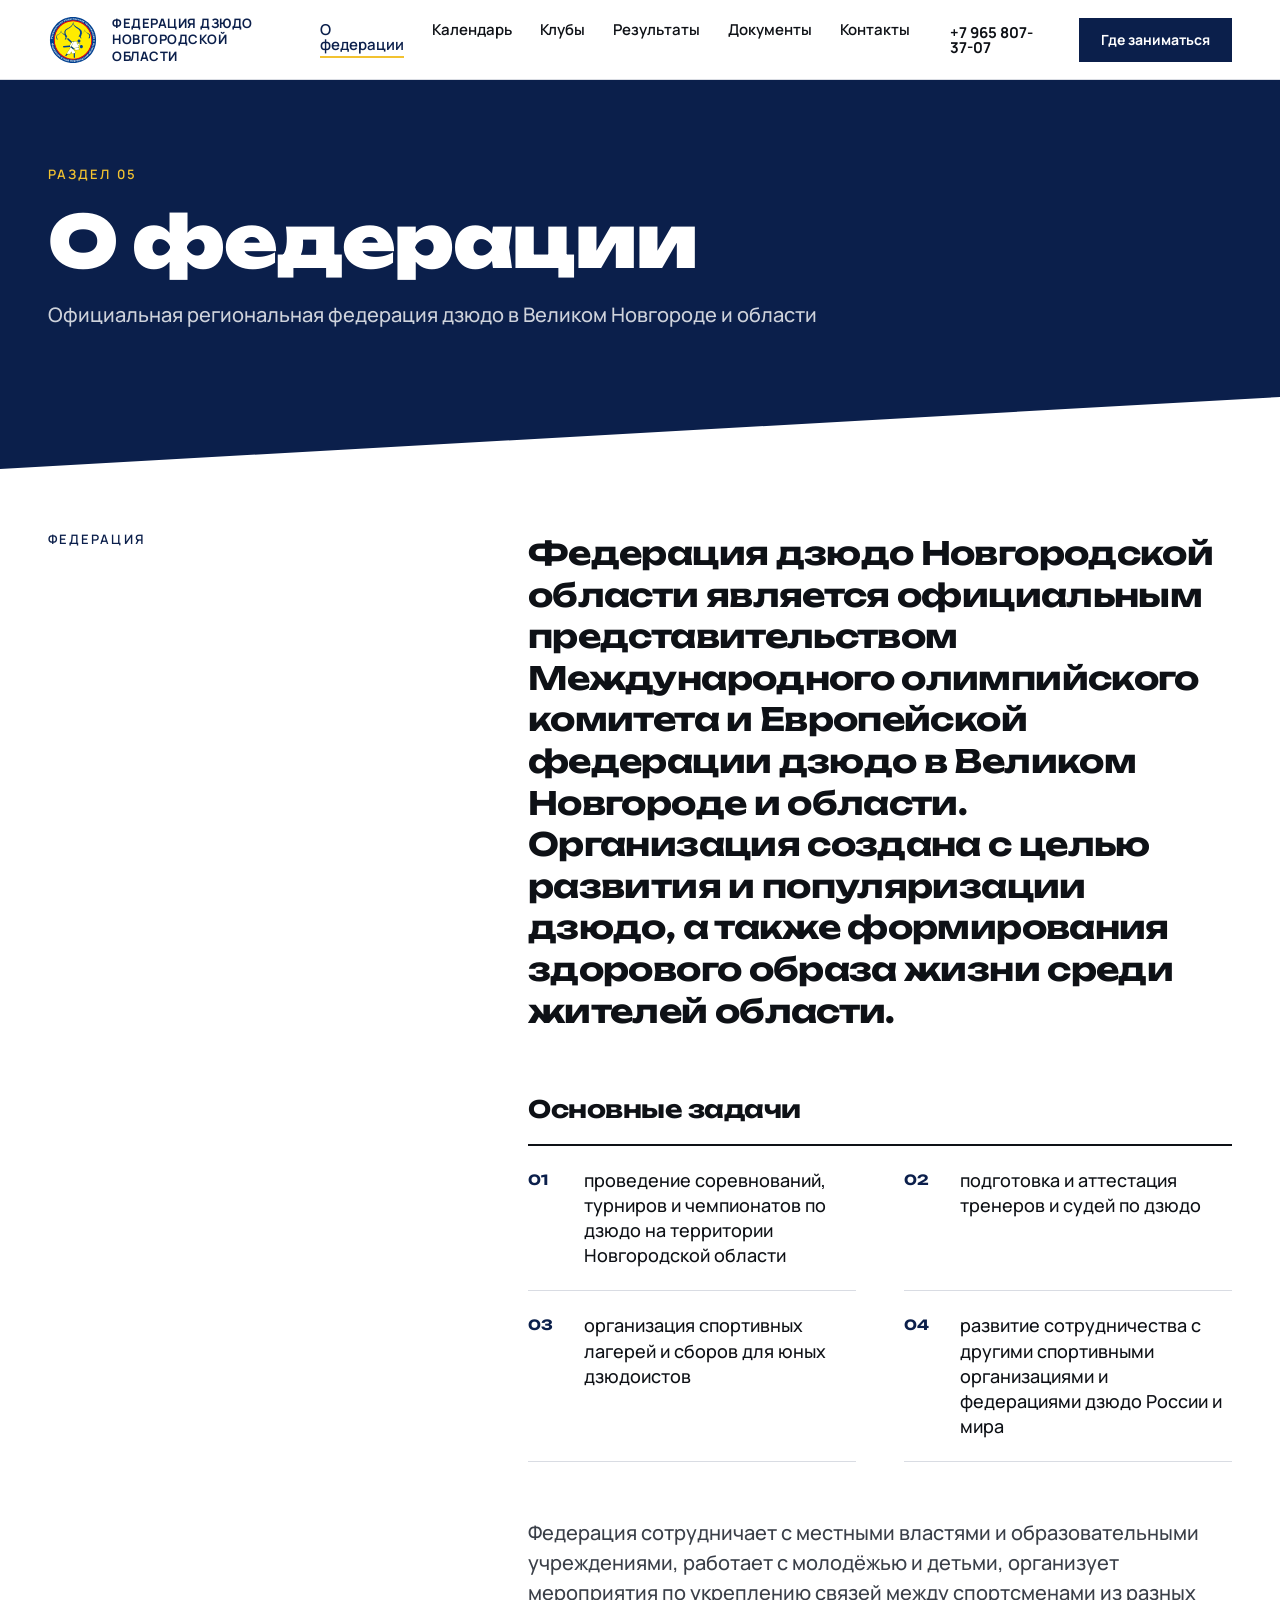
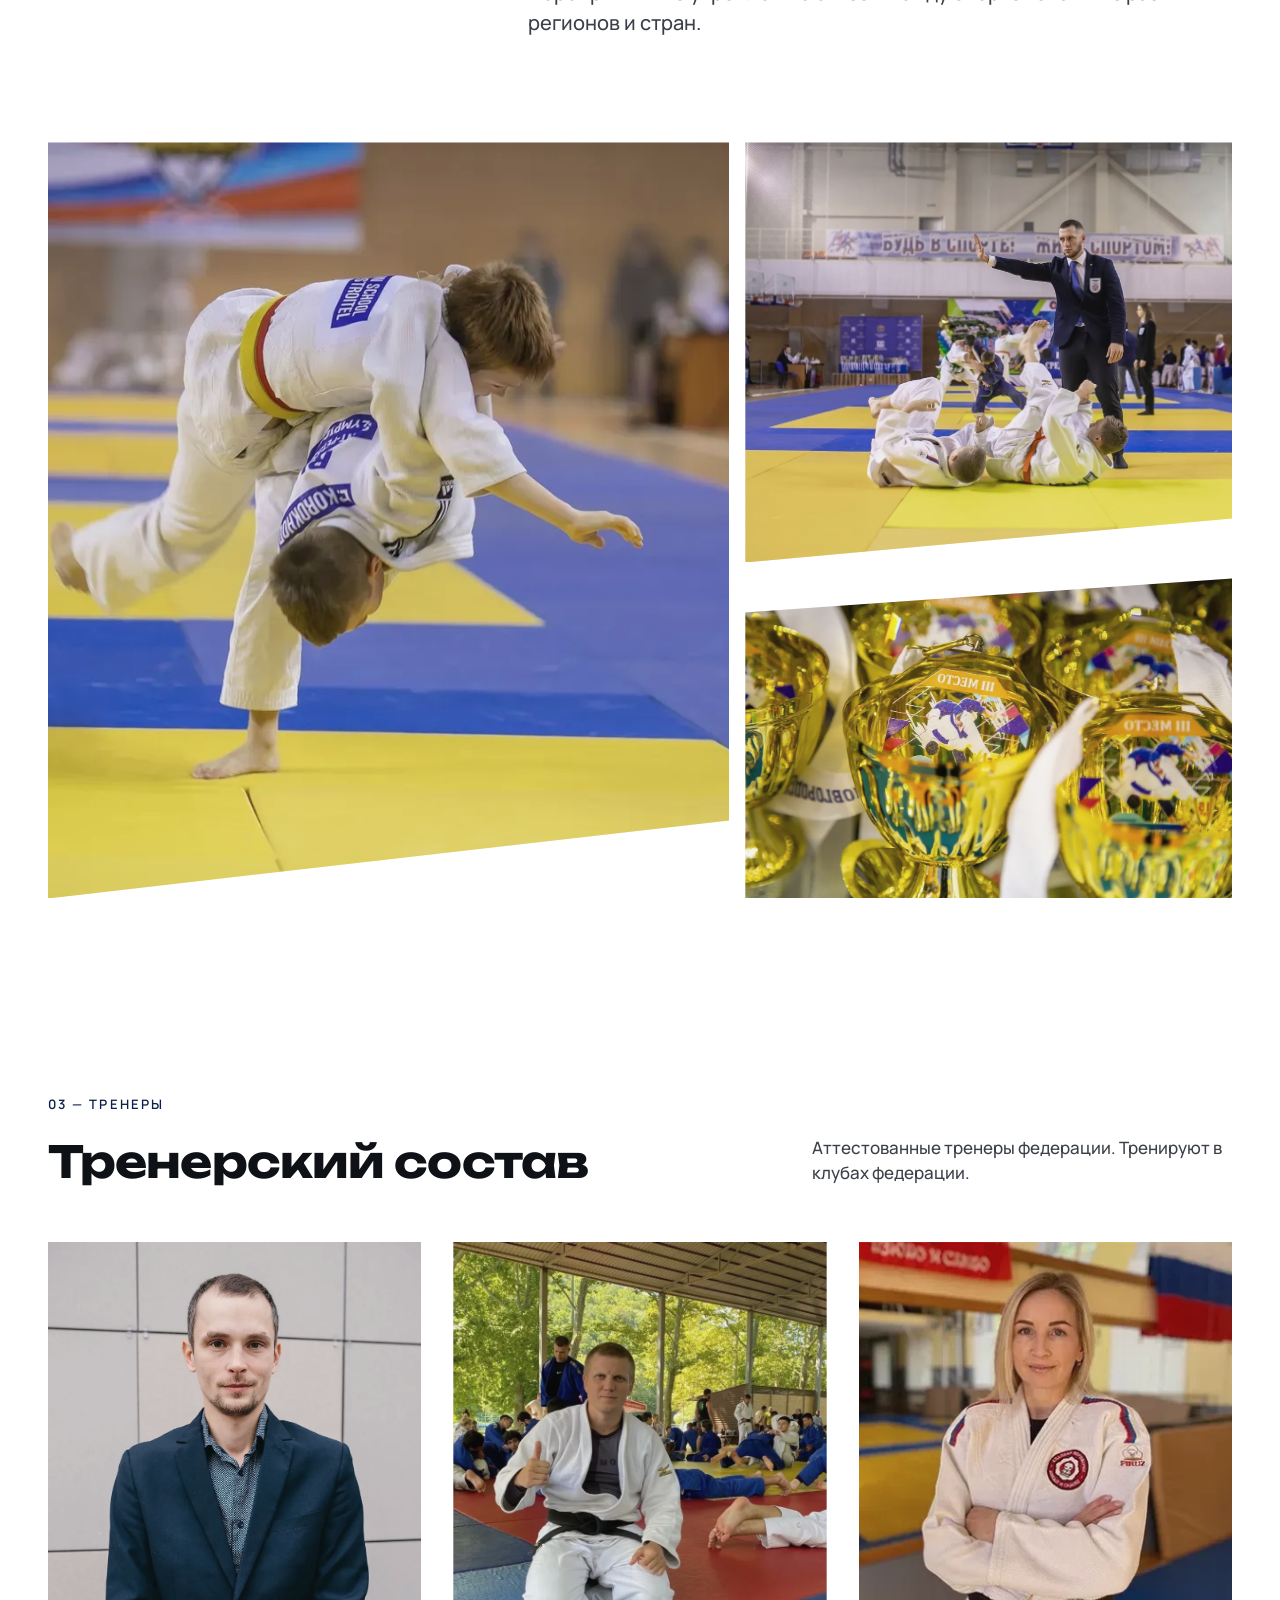
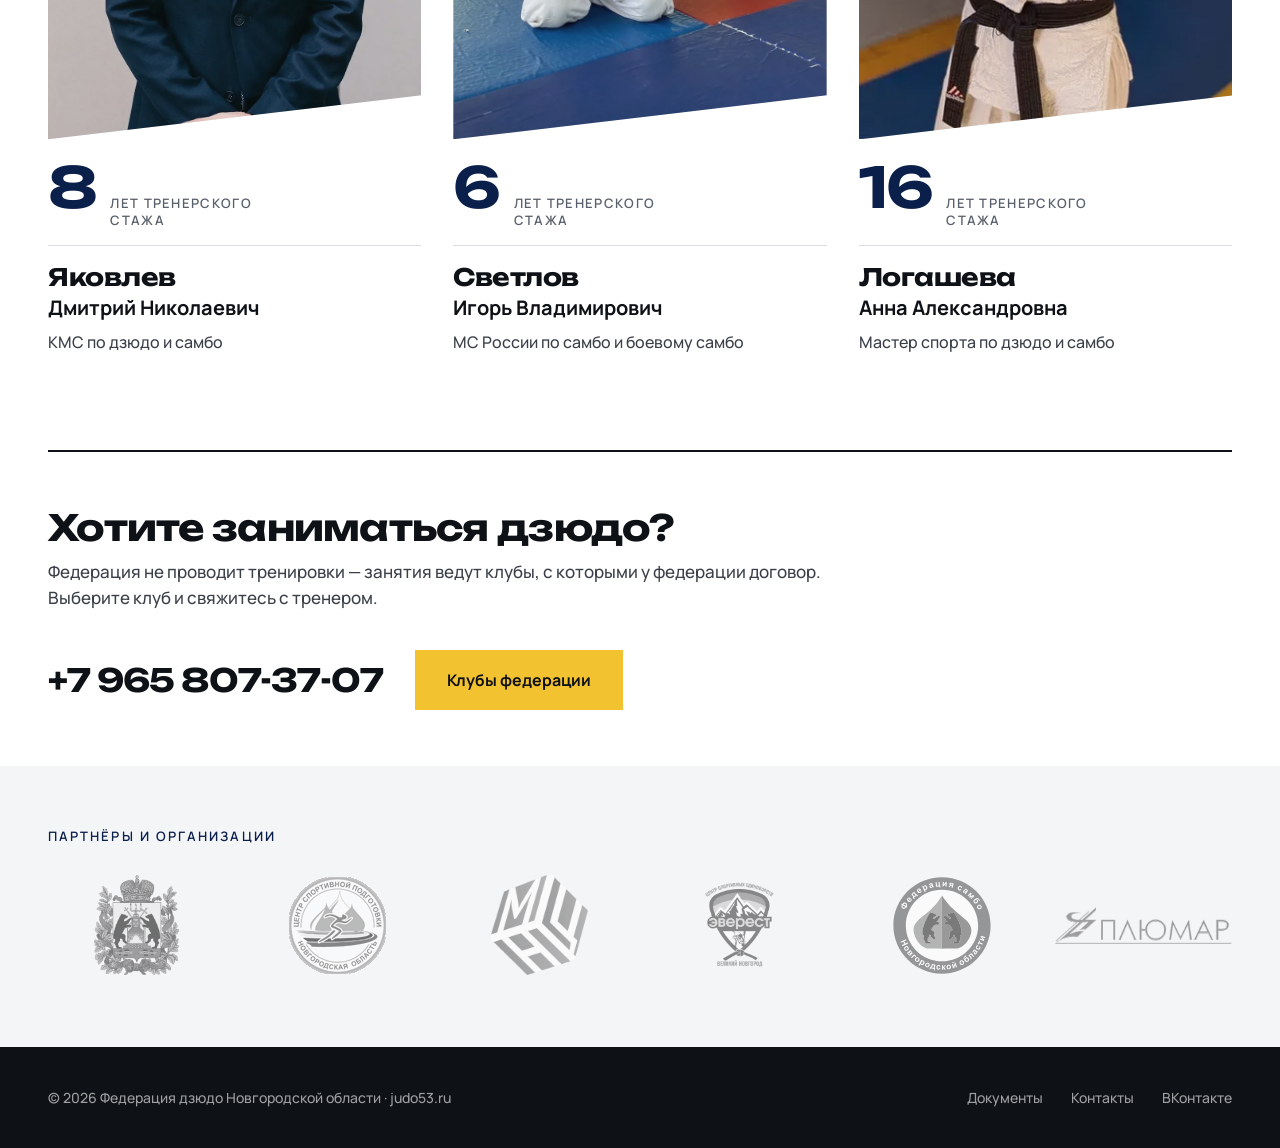
==== about.html @ 19ac7b8d "Сайт Федерации дзюдо Новгородской области — драфт 17.09.2026 Co-Authored-By: Claude Fable 5.1 <norep" ====
<!doctype html>
<html lang="ru">
<head>
<meta charset="utf-8">
<meta name="viewport" content="width=device-width, initial-scale=1">
<title>О федерации — Федерация дзюдо Новгородской области</title>
<meta name="description" content="Федерация дзюдо Новгородской области: задачи, тренерский состав, деятельность в Великом Новгороде и области.">
<link rel="preconnect" href="https://fonts.googleapis.com">
<link rel="preconnect" href="https://fonts.gstatic.com" crossorigin>
<link href="https://fonts.googleapis.com/css2?family=Unbounded:wght@500;700;900&family=Manrope:wght@400;500;600;700&display=swap" rel="stylesheet">
<link rel="stylesheet" href="assets/site.css">
</head>
<body>
<header class="top wrap">
  <a class="brand" href="index.html">
    <img src="images/logo.svg" alt="Герб федерации дзюдо Новгородской области">
    <span>Федерация дзюдо<br>Новгородской области</span>
  </a>
  <nav class="nav"><a href="about.html" class="active">О федерации</a><a href="events.html">Календарь</a><a href="index.html#clubs">Клубы</a><a href="results.html">Результаты</a><a href="documents.html">Документы</a><a href="contacts.html">Контакты</a></nav>
  <div class="top-right">
    <a class="tel" href="tel:+79658073707">+7 965 807-37-07</a>
    <a class="btn btn-blue" href="index.html#clubs">Где заниматься</a>
    <a class="tel-sm" href="tel:+79658073707" aria-label="Позвонить">Тел</a>
    <button class="burger" aria-label="Меню" onclick="document.getElementById('mnav').classList.toggle('open')"><span></span><span></span><span></span></button>
  </div>
</header>
<nav class="mnav" id="mnav" onclick="this.classList.remove('open')"><a href="about.html" class="active">О федерации</a><a href="events.html">Календарь</a><a href="index.html#clubs">Клубы</a><a href="results.html">Результаты</a><a href="documents.html">Документы</a><a href="contacts.html">Контакты</a></nav>
<section class="phero">
  <div class="eyebrow light">Раздел 05</div>
  <h1>О федерации</h1>
  <p>Официальная региональная федерация дзюдо в Великом Новгороде и области</p>
</section>
<section class="sec two">
  <div class="eyebrow">Федерация</div>
  <div>
    <p class="about-big">Федерация дзюдо Новгородской области является официальным представительством Международного олимпийского комитета и Европейской федерации дзюдо в Великом Новгороде и области. Организация создана с целью развития и популяризации дзюдо, а также формирования здорового образа жизни среди жителей области.</p>
    <h3 style="margin-top:64px">Основные задачи</h3>
    <div class="tasks"><div><span>01</span><span>проведение соревнований, турниров и чемпионатов по дзюдо на территории Новгородской области</span></div><div><span>02</span><span>подготовка и аттестация тренеров и судей по дзюдо</span></div><div><span>03</span><span>организация спортивных лагерей и сборов для юных дзюдоистов</span></div><div><span>04</span><span>развитие сотрудничества с другими спортивными организациями и федерациями дзюдо России и мира</span></div></div>
    <p class="about-p">Федерация сотрудничает с местными властями и образовательными учреждениями, работает с молодёжью и детьми, организует мероприятия по укреплению связей между спортсменами из разных регионов и стран.</p>
  </div>
</section>
<section class="about-photos">
  <div class="photo"><img src="images/judo-velikiy-novgorod-2.webp" alt="Тренировка в зале"></div>
  <div class="photo"><img src="images/judo-velikiy-novgorod-4.webp" alt="Судейская коллегия"></div>
  <div class="photo"><img src="images/judo-velikiy-novgorod-6.webp" alt="Сборы"></div>
</section>
<section id="coaches">
  <div class="coaches-head">
    <div><div class="eyebrow">03 — Тренеры</div><h2>Тренерский состав</h2></div>
    <p>Аттестованные тренеры федерации. Тренируют в клубах федерации.</p>
  </div>
  <div class="coaches"><div class="coach">
      <div class="photo"><img src="images/trener-yakovlev-dmitrii-nikolaevich.webp" alt="Яковлев Дмитрий Николаевич"></div>
      <div class="exp"><b>8</b><span>лет тренерского<br>стажа</span></div>
      <div><h3>Яковлев</h3><div class="fn">Дмитрий Николаевич</div><div class="rank">КМС по дзюдо и самбо</div></div>
    </div><div class="coach">
      <div class="photo"><img src="images/trener-svetlov-igor-vladimirovich.webp" alt="Светлов Игорь Владимирович"></div>
      <div class="exp"><b>6</b><span>лет тренерского<br>стажа</span></div>
      <div><h3>Светлов</h3><div class="fn">Игорь Владимирович</div><div class="rank">МС России по самбо и боевому самбо</div></div>
    </div><div class="coach">
      <div class="photo"><img src="images/trener-logashova-anna-aleksandrovna.webp" alt="Логашева Анна Александровна"></div>
      <div class="exp"><b>16</b><span>лет тренерского<br>стажа</span></div>
      <div><h3>Логашева</h3><div class="fn">Анна Александровна</div><div class="rank">Мастер спорта по дзюдо и самбо</div></div>
    </div></div>
</section>
<section class="cta-strip">
  <div><h2>Хотите заниматься дзюдо?</h2><div class="sub">Федерация не проводит тренировки — занятия ведут клубы, с которыми у федерации договор.<br>Выберите клуб и свяжитесь с тренером.</div></div>
  <div class="right"><a class="tel" href="tel:+79658073707">+7 965 807-37-07</a><a class="btn btn-gold" href="index.html#clubs">Клубы федерации</a></div>
</section>
<section class="partners">
  <div class="eyebrow">Партнёры и организации</div>
  <div class="grid"><div class="p"><img src="images/partners-minsporta.png" alt="Министерство спорта Новгородской области" title="Министерство спорта Новгородской области" loading="lazy"></div><div class="p"><img src="images/partners-csp.png" alt="Центр спортивной подготовки" title="Центр спортивной подготовки" loading="lazy"></div><div class="p"><img src="images/partners-nmc.png" alt="Новгородский молодёжный центр" title="Новгородский молодёжный центр" loading="lazy"></div><div class="p"><img src="images/partners-everest.png" alt="Спортивный клуб «Эверест»" title="Спортивный клуб «Эверест»" loading="lazy"></div><div class="p"><img src="images/partners-sambo.svg" alt="Федерация самбо Новгородской области" title="Федерация самбо Новгородской области" loading="lazy"></div><div class="p"><img src="images/partners-plumar.png" alt="«Плюмар»" title="«Плюмар»" loading="lazy"></div></div>
</section>
<footer>
  <div>© 2026 Федерация дзюдо Новгородской области · judo53.ru</div>
  <div class="fl"><a href="documents.html">Документы</a><a href="contacts.html">Контакты</a><a href="https://vk.com/public176636064">ВКонтакте</a></div>
</footer>
</body>
</html>
---- assets/site.css ----
:root{
  --blue:#0B1F4B; --blue-2:#132a5e; --ink:#0E1116; --gold:#F2C230;
  --text:#3a3f48; --muted:#5a606b; --line:#d9dce3; --line-dark:#c9cdd6; --soft:#F4F5F7;
  --pad:48px;
}
*{box-sizing:border-box}
html{scroll-behavior:smooth}
body{margin:0;background:#fff;color:var(--ink);font:500 17px/1.5 Manrope,system-ui,sans-serif;-webkit-font-smoothing:antialiased;overflow-x:hidden}
a{color:inherit;text-decoration:none}
img{display:block;max-width:100%}
h1,h2,h3{margin:0;font-family:Unbounded,Manrope,sans-serif;letter-spacing:-.02em}
.wrap{padding-inline:var(--pad)}
.eyebrow{font:600 13px/1 Manrope,sans-serif;letter-spacing:.16em;text-transform:uppercase;color:var(--blue)}
.eyebrow.light{color:var(--gold)}
h2{font-size:44px;line-height:1.05;font-weight:700;margin-top:28px}
h3{font-size:24px;line-height:1.15;font-weight:700}
.lead{margin:24px 0 0;font-size:17px;color:var(--text)}
.btn{display:inline-flex;align-items:center;justify-content:center;height:56px;padding:0 28px;font:700 15px/1 Manrope,sans-serif;transition:.18s;white-space:nowrap;border:0;cursor:pointer}
.btn-blue{background:var(--blue);color:#fff}.btn-blue:hover{background:var(--ink)}
.btn-gold{background:var(--gold);color:var(--ink);height:60px;padding:0 32px;font-size:16px}.btn-gold:hover{background:#fff}
.btn-line{border:2px solid rgba(255,255,255,.7);color:#fff;height:60px;padding:0 32px;font-size:16px;background:transparent}.btn-line:hover{background:#fff;color:var(--blue);border-color:#fff}
.btn-line-sm{border:2px solid rgba(255,255,255,.5);color:#fff;height:52px;padding:0 24px;background:transparent}.btn-line-sm:hover{background:#fff;color:var(--blue);border-color:#fff}
.link{font:700 16px/1 Manrope,sans-serif;color:var(--blue);border-bottom:2px solid var(--blue);padding-bottom:6px}.link:hover{border-color:var(--gold)}
.photo{position:relative;overflow:hidden;background:var(--soft)}
.photo img{width:100%;height:100%;object-fit:cover;filter:saturate(.85) contrast(.95) brightness(.98)}
.dark .photo{background:var(--blue-2)}

/* шапка */
.top{height:80px;display:flex;align-items:center;gap:40px;border-bottom:1px solid var(--line);background:#fff;position:sticky;top:env(safe-area-inset-top,0px);z-index:40}
.brand{display:flex;align-items:center;gap:14px}
.brand img{height:50px;width:auto}
.brand span{font:700 13px/1.25 Manrope,sans-serif;color:var(--blue);text-transform:uppercase;letter-spacing:.04em}
.nav{display:flex;gap:28px;margin-left:auto;font:600 15px/1 Manrope,sans-serif}
.nav a:hover{color:var(--blue)}
.top-right{display:flex;align-items:center;gap:24px}
.top-right .tel{font:700 15px/1 Manrope,sans-serif}
.top .btn{height:44px;padding:0 22px;font-size:14px}
.burger{display:none;width:44px;height:44px;background:var(--blue);border:0;flex-direction:column;justify-content:center;align-items:center;gap:5px;padding:0;cursor:pointer}
.burger span{display:block;width:20px;height:2px;background:#fff}
.tel-sm{display:none;width:44px;height:44px;align-items:center;justify-content:center;font:700 12px/1 Manrope,sans-serif;color:var(--blue);border:1.5px solid var(--blue)}
.mnav{display:none;position:fixed;inset:64px 0 0;background:var(--blue);color:#fff;z-index:39;padding:28px 20px;flex-direction:column;gap:6px}
.mnav a{font:700 22px/1.2 Unbounded,sans-serif;padding:14px 0;border-bottom:1px solid rgba(255,255,255,.18)}
.mnav.open{display:flex}

/* первый экран */
.hero{position:relative;min-height:640px;background:var(--blue);color:#fff;overflow:hidden}
.hero .photo{position:absolute;right:0;top:0;width:50%;height:100%;clip-path:polygon(84px 0,100% 0,100% 100%,0 100%)}
.hero .photo .line{position:absolute;left:-40px;top:50%;width:130%;height:3px;background:var(--gold);transform:rotate(-6deg);pointer-events:none}
.hero-text{position:relative;z-index:3;padding:88px 0;max-width:640px;display:flex;flex-direction:column;gap:28px}
.hero h1{font-size:64px;line-height:1;font-weight:900}
.hero p{margin:0;max-width:520px;font-size:20px;line-height:1.45;color:rgba(255,255,255,.86)}
.hero-btns{display:flex;gap:16px;margin-top:8px;flex-wrap:wrap}
.hero-nums{position:relative;z-index:3;display:flex;gap:56px;padding:64px 0 48px}
.num b{display:block;font:700 56px/1 Unbounded,sans-serif}
.num span{display:block;margin-top:8px;font:500 14px/1.3 Manrope,sans-serif;color:rgba(255,255,255,.7)}

.two{display:grid;grid-template-columns:400px 1fr;gap:80px}

/* расписание */
#schedule{padding:104px var(--pad) 96px}
#schedule h2{margin-bottom:48px}
.thead{display:grid;grid-template-columns:240px 1fr 260px;padding-bottom:14px;border-bottom:2px solid var(--ink);font:600 12px/1 Manrope,sans-serif;letter-spacing:.12em;text-transform:uppercase;color:var(--muted)}
.trow{display:grid;grid-template-columns:240px 1fr 260px;align-items:center;padding:32px 0;border-bottom:1px solid var(--line)}
.trow .age{font:700 52px/1 Unbounded,sans-serif;letter-spacing:-.03em;color:var(--blue);white-space:nowrap}
.trow .name{font:700 20px/1.2 Manrope,sans-serif}
.trow .days{margin-top:6px;font-size:16px;color:var(--text)}
.trow .time{font:700 28px/1 Unbounded,sans-serif;letter-spacing:-.02em}
.hall-grid{display:grid;grid-template-columns:1fr 1fr;gap:48px;margin-top:64px;align-items:stretch}
.hall .photo{height:360px;clip-path:polygon(0 44px,100% 0,100% 100%,0 100%)}
.hall h3{margin-top:20px;font-size:32px}
.hall .addr{margin-top:8px;font-size:18px;line-height:1.45;color:var(--text)}
.first{display:flex;flex-direction:column;justify-content:space-between;border-top:2px solid var(--ink);padding-top:24px}
.first .list{display:flex;flex-direction:column;margin-top:24px;font-size:18px;line-height:1.4}
.first .list div{display:grid;grid-template-columns:48px 1fr;padding:16px 0;border-bottom:1px solid var(--line)}
.first .list div:last-child{border:0}
.first .list span:first-child{font:700 14px/1.6 Unbounded,sans-serif;color:var(--blue)}
.first-foot{display:flex;align-items:center;justify-content:space-between;gap:24px;margin-top:24px;flex-wrap:wrap}
.first-foot p{margin:0;font-size:15px;color:var(--text)}
.first-foot p a{font-weight:700;color:var(--ink)}
.first-foot .btn{height:64px;padding:0 36px;font-size:17px}

/* тёмные секции с косым верхом */
.dark{position:relative;background:var(--blue);color:#fff;overflow:hidden}
.dark::before{content:"";position:absolute;left:0;top:0;width:100%;height:150px;background:#fff;clip-path:polygon(0 0,100% 0,0 100%);z-index:1}
.dark>.inner{position:relative;z-index:2}

/* календарь */
#calendar{padding:200px var(--pad) 104px}
#calendar .lead{color:rgba(255,255,255,.72)}
.cal{border-top:1px solid rgba(255,255,255,.3)}
.crow{display:grid;grid-template-columns:260px 1fr 180px;align-items:baseline;gap:24px;padding:30px 0;border-bottom:1px solid rgba(255,255,255,.3)}
.crow .d{font:700 44px/1 Unbounded,sans-serif;letter-spacing:-.03em;white-space:nowrap}
.crow .d small{font:500 16px/1 Manrope,sans-serif;color:rgba(255,255,255,.6);margin-left:10px}
.crow .t{font:700 20px/1.3 Manrope,sans-serif}
.crow .lvl{font:600 13px/1.4 Manrope,sans-serif;letter-spacing:.06em;text-transform:uppercase;color:var(--gold);text-align:right}

/* календарь: место и прошедшие */
.crow .place{margin-top:6px;font-size:14px;color:rgba(255,255,255,.55)}
.crow.past{opacity:.45}
.cal-lg .crow .place{color:var(--muted)}
.cal-lg .crow.past{opacity:.5}
/* клубы */
.clubs{display:grid;gap:24px}
.club{border-top:2px solid var(--ink);padding-top:24px}
.club h3{font-size:28px}
.club p{margin:14px 0 0;font-size:17px;color:var(--text);max-width:560px}
.club-links{display:flex;align-items:center;gap:28px;margin-top:24px;flex-wrap:wrap}
.club-links .tel{font:700 22px/1 Unbounded,sans-serif;letter-spacing:-.02em}
.doc-row .sub{margin-top:6px;font:500 15px/1.4 Manrope,sans-serif;color:var(--muted)}
/* тренеры */
#coaches{padding:104px var(--pad) 96px}
.coaches-head{display:flex;align-items:flex-end;justify-content:space-between;gap:40px;margin-bottom:56px;flex-wrap:wrap}
.coaches-head p{margin:0;max-width:420px;font-size:17px;color:var(--text)}
.coaches{display:grid;grid-template-columns:repeat(3,1fr);gap:32px}
.coach .photo{aspect-ratio:3/4;clip-path:polygon(0 0,100% 0,100% calc(100% - 44px),0 100%)}
.coach .photo img{object-position:center 15%}
.coach .exp{display:flex;align-items:baseline;gap:14px;margin-top:20px;padding-bottom:16px;border-bottom:1px solid var(--line)}
.coach .exp b{font:700 56px/1 Unbounded,sans-serif;letter-spacing:-.03em;color:var(--blue)}
.coach .exp span{font:600 13px/1.3 Manrope,sans-serif;letter-spacing:.1em;text-transform:uppercase;color:var(--muted)}
.coach h3{margin-top:18px}
.coach .fn{font:700 20px/1.2 Manrope,sans-serif;margin-top:4px}
.coach .rank{margin-top:10px;font-size:16px;color:var(--text)}

/* результаты */
#results{background:var(--soft);padding:96px var(--pad)}
.plist{border-top:2px solid var(--ink)}
.prow{display:grid;grid-template-columns:1fr 200px 140px;align-items:center;gap:24px;padding:26px 0;border-bottom:1px solid var(--line-dark)}
.prow:hover{color:var(--blue)}
.prow .t{font:700 22px/1.25 Manrope,sans-serif}
.prow .d{font-size:15px;color:var(--muted)}
.prow .pdf{font:700 13px/1 Manrope,sans-serif;letter-spacing:.08em;text-transform:uppercase;border-bottom:2px solid var(--gold);padding-bottom:4px;justify-self:end;white-space:nowrap}

/* о федерации */
#about{padding:120px var(--pad)}
#about .two{align-items:start}
#about p{margin:0;font:700 40px/1.2 Unbounded,sans-serif;letter-spacing:-.02em;text-wrap:pretty}
#about .links{display:flex;gap:32px;margin-top:48px;flex-wrap:wrap}
.mosaic{display:grid;grid-template-columns:repeat(12,1fr);grid-template-rows:300px 300px;gap:16px;margin-top:80px}
.mosaic .photo:nth-child(1){grid-column:1/6;grid-row:1/3;clip-path:polygon(0 0,100% 0,100% calc(100% - 62px),0 100%)}
.mosaic .photo:nth-child(2){grid-column:6/10;grid-row:1;clip-path:polygon(0 0,100% 0,100% calc(100% - 40px),0 100%)}
.mosaic .photo:nth-child(3){grid-column:10/13;grid-row:1;clip-path:polygon(0 0,100% 0,100% calc(100% - 32px),0 100%)}
.mosaic .photo:nth-child(4){grid-column:6/9;grid-row:2;clip-path:polygon(0 32px,100% 0,100% 100%,0 100%)}
.mosaic .photo:nth-child(5){grid-column:9/13;grid-row:2;clip-path:polygon(0 42px,100% 0,100% 100%,0 100%)}

/* контакты */
#contacts{padding:200px var(--pad) 104px}
#contacts .two{grid-template-columns:1fr 1fr}
#contacts .big{display:block;margin-top:36px;font:700 56px/1 Unbounded,sans-serif;letter-spacing:-.03em}
#contacts .big:hover{color:var(--gold)}
.form{display:grid;grid-template-columns:1fr 1fr;gap:16px;margin-top:40px}
.form input{height:60px;padding:0 20px;background:transparent;border:2px solid rgba(255,255,255,.4);color:#fff;font:600 17px/1 Manrope,sans-serif;outline:none;border-radius:0;width:100%}
.form input::placeholder{color:rgba(255,255,255,.5)}
.form input:focus{border-color:var(--gold)}
.form button{grid-column:1/3;height:60px;background:var(--gold);color:var(--ink);border:0;font:700 17px/1 Manrope,sans-serif;cursor:pointer}
.form button:hover{background:#fff}
.msgs{display:flex;gap:12px;margin-top:16px}
.msgs a{flex:1;display:flex;align-items:center;justify-content:center;height:52px;border:2px solid rgba(255,255,255,.4);color:#fff;font:700 14px/1.2 Manrope,sans-serif;text-align:center}
.msgs a:hover{background:#fff;color:var(--blue);border-color:#fff}
.clist{display:flex;flex-direction:column;gap:10px;margin-top:40px;font-size:17px}
.clist a{border-bottom:1px solid rgba(255,255,255,.4);align-self:flex-start;padding-bottom:2px}
.clist a:hover{color:var(--gold)}
.clist div{color:rgba(255,255,255,.72);margin-top:6px}
.map{min-height:560px;clip-path:polygon(0 46px,100% 0,100% 100%,0 100%);background:var(--blue-2);position:relative}
.map iframe{position:absolute;inset:0;width:100%;height:100%;border:0}

footer{background:var(--ink);color:rgba(255,255,255,.6);padding:40px var(--pad);display:flex;justify-content:space-between;align-items:center;gap:20px;font-size:14px;flex-wrap:wrap}
footer .fl{display:flex;gap:28px;flex-wrap:wrap}
footer a:hover{color:#fff}

/* ───── планшет ───── */
@media(max-width:1100px){
  :root{--pad:32px}
  .two,#contacts .two{grid-template-columns:1fr;gap:48px}
  .hero h1{font-size:60px}
  .coaches{grid-template-columns:1fr 1fr}
  .nav{display:none}
  .burger{display:flex}
  .top-right .tel{display:none}
  .hall-grid{grid-template-columns:1fr;gap:40px}
  .mosaic{grid-template-rows:240px 240px}
}
/* ───── телефон ───── */
@media(max-width:640px){
  :root{--pad:20px}
  .top{height:64px;gap:12px}
  .brand img{height:38px}
  .brand span{font-size:11px}
  .top-right{gap:8px}
  .top-right .btn{display:none}
  .tel-sm{display:flex}
  h2{font-size:28px;line-height:1.1;margin-top:16px}
  h3{font-size:18px}
  .eyebrow{font-size:11px}
  .lead{font-size:15px;margin-top:14px}
  .btn{height:56px;width:100%}
  .btn-gold,.btn-line{padding:0 20px;font-size:16px}
  .hero{min-height:0;display:flex;flex-direction:column}
  .hero .photo{order:10;position:relative;width:auto;height:320px;margin:32px calc(-1*var(--pad)) 0;clip-path:polygon(0 32px,100% 0,100% 100%,0 100%)}
  .hero .photo .line{left:-20px;top:55%}
  .hero-text{padding:36px 0 0;gap:20px}
  .hero h1{font-size:42px;line-height:1}
  .hero p{font-size:16px}
  .hero-btns{flex-direction:column;gap:10px}
  .hero-nums{gap:28px;padding:36px 0 0}
  .num b{font-size:36px}
  .num span{font-size:12px}
  #schedule{padding:56px var(--pad) 48px}
  #schedule h2{margin-bottom:28px}
  .thead{display:none}
  .trow{grid-template-columns:112px 1fr;gap:16px;padding:22px 0;align-items:start}
  .trow .age{font-size:34px}
  .trow .name{font-size:16px}
  .trow .days{font-size:14px}
  .trow .time{font-size:20px;grid-column:2;margin-top:8px}
  .hall-grid{margin-top:32px;gap:32px}
  .hall .photo{height:240px;margin:0 calc(-1*var(--pad));clip-path:polygon(0 26px,100% 0,100% 100%,0 100%)}
  .hall h3{margin-top:16px}
  .hall .addr{font-size:15px;margin-top:6px}
  .first{padding-top:20px}
  .first .list{margin-top:12px;font-size:15px}
  .first .list div{grid-template-columns:36px 1fr;padding:12px 0}
  .first .list span:first-child{font-size:12px}
  .first-foot{margin-top:20px}
  .first-foot p{display:none}
  .dark::before{height:40px}
  #calendar{padding:80px var(--pad) 48px}
  .crow{grid-template-columns:1fr;gap:8px;padding:20px 0}
  .crow .d{font-size:32px}
  .crow .d small{font-size:14px;margin-left:8px}
  .crow .t{font-size:16px}
  .crow .lvl{text-align:left;font-size:11px}
  #coaches{padding:56px var(--pad) 48px}
  .coaches-head{margin-bottom:28px}
  .coaches{grid-template-columns:1fr;gap:28px}
  .coach{display:grid;grid-template-columns:132px 1fr;gap:6px 16px;align-items:start}
  .coach .photo{grid-row:1/3}
  .coach .exp,.coach>div:last-child{grid-column:2}
  .coach .photo{clip-path:polygon(0 0,100% 0,100% calc(100% - 16px),0 100%)}
  .coach .exp{margin-top:10px;gap:10px;padding-bottom:0;border:0}
  .coach .exp b{font-size:32px}
  .coach .exp span{font-size:11px}
  .coach h3{margin-top:0}
  .coach .fn{font-size:15px;margin-top:2px}
  .coach .rank{font-size:14px;margin-top:8px}
  #results{padding:48px var(--pad)}
  .prow{grid-template-columns:1fr;gap:8px;padding:18px 0}
  .prow .t{font-size:17px}
  .prow .d{font-size:13px}
  .prow .pdf{justify-self:start;font-size:12px}
  #about{padding:56px var(--pad)}
  #about p{font-size:22px;line-height:1.3}
  #about .links{margin-top:24px;gap:20px}
  .mosaic{grid-template-columns:repeat(6,1fr);grid-template-rows:200px 130px 130px;gap:8px;margin:36px calc(-1*var(--pad)) 0}
  .mosaic .photo:nth-child(1){grid-column:1/7;grid-row:1;clip-path:polygon(0 0,100% 0,100% calc(100% - 26px),0 100%)}
  .mosaic .photo:nth-child(2){grid-column:1/4;grid-row:2;clip-path:polygon(0 0,100% 0,100% calc(100% - 14px),0 100%)}
  .mosaic .photo:nth-child(3){grid-column:4/7;grid-row:2;clip-path:polygon(0 14px,100% 0,100% 100%,0 100%)}
  .mosaic .photo:nth-child(4){grid-column:1/3;grid-row:3;clip-path:polygon(0 0,100% 0,100% calc(100% - 12px),0 100%)}
  .mosaic .photo:nth-child(5){grid-column:3/7;grid-row:3;clip-path:polygon(0 18px,100% 0,100% 100%,0 100%)}
  #contacts{padding:80px var(--pad) 48px}
  #contacts .big{font-size:clamp(22px,7.4vw,30px);margin-top:24px;white-space:nowrap}
  .form{grid-template-columns:1fr;gap:10px;margin-top:28px}
  .form input,.form button{height:56px;font-size:16px}
  .form button{grid-column:1}
  .msgs{flex-direction:column;gap:10px;margin-top:20px}
  .msgs a{flex:none}
  .msgs a{font-size:15px}
  .clist{margin-top:28px;font-size:16px}
  .map{min-height:220px;margin:32px calc(-1*var(--pad)) 0;clip-path:polygon(0 22px,100% 0,100% 100%,0 100%)}
  footer{padding:28px var(--pad);flex-direction:column;align-items:flex-start;font-size:13px}
}

/* ───── общие куски внутренних страниц ───── */
.nav a.active,.mnav a.active{color:var(--blue);border-bottom:2px solid var(--gold);padding-bottom:4px}
.mnav a.active{color:var(--gold);border-bottom-color:var(--gold)}
.phero{background:var(--blue);color:#fff;padding:88px var(--pad) 140px;clip-path:polygon(0 0,100% 0,100% calc(100% - 72px),0 100%)}
.phero h1{font-size:72px;line-height:1;font-weight:900;margin-top:24px}
.phero p{margin:24px 0 0;font-size:20px;line-height:1.4;color:rgba(255,255,255,.8)}
.cta-strip{border-top:2px solid var(--ink);margin:0 var(--pad);padding:56px 0;display:flex;align-items:center;justify-content:space-between;gap:40px;flex-wrap:wrap}
.cta-strip h2{font-size:36px;line-height:1.1;margin:0}
.cta-strip .sub{margin-top:12px;color:var(--text)}
.cta-strip .right{display:flex;align-items:center;gap:32px;flex-wrap:wrap}
.cta-strip .tel{font:700 32px/1 Unbounded,sans-serif;letter-spacing:-.03em}
.partners{background:var(--soft);padding:64px var(--pad) 72px}
.partners .grid{display:grid;grid-template-columns:repeat(6,1fr);gap:24px;margin-top:32px}
.partners .p{height:100px;display:flex;align-items:center;justify-content:center;filter:grayscale(1);opacity:.55;transition:.2s}
.partners .p:hover{filter:none;opacity:1}
.partners img{max-height:100px;max-width:100%;object-fit:contain}
.sec{padding:64px var(--pad) 104px}
.sec-head{display:flex;align-items:flex-end;justify-content:space-between;gap:40px;margin-bottom:40px;flex-wrap:wrap}
.sec-head p{margin:0;max-width:420px;color:var(--text)}
/* о федерации */
.about-big{margin:0;font:700 32px/1.3 Unbounded,sans-serif;letter-spacing:-.02em;text-wrap:pretty}
.tasks{display:grid;grid-template-columns:1fr 1fr;column-gap:48px;margin-top:20px;border-top:2px solid var(--ink)}
.tasks div{display:grid;grid-template-columns:56px 1fr;padding:22px 0;border-bottom:1px solid var(--line);font-size:18px;line-height:1.4}
.tasks span:first-child{font:700 14px/1.7 Unbounded,sans-serif;color:var(--blue)}
.about-p{margin:56px 0 0;font-size:20px;color:var(--text);max-width:760px}
.about-photos{padding:0 var(--pad) 96px;display:grid;grid-template-columns:7fr 5fr;grid-template-rows:420px 320px;gap:16px}
.about-photos .photo:nth-child(1){grid-row:1/3;clip-path:polygon(0 0,100% 0,100% calc(100% - 78px),0 100%)}
.about-photos .photo:nth-child(2){clip-path:polygon(0 0,100% 0,100% calc(100% - 44px),0 100%)}
.about-photos .photo:nth-child(3){clip-path:polygon(0 34px,100% 0,100% 100%,0 100%)}
/* события */
.cal-lg{border-top:2px solid var(--ink)}
.cal-lg .crow{grid-template-columns:320px 1fr 220px;gap:32px;padding:34px 0;border-bottom:1px solid var(--line)}
.cal-lg .d{font-size:56px;color:var(--blue)}
.cal-lg .d small{font-size:18px;color:var(--muted);margin-left:12px}
.cal-lg .t{font-size:24px}
.cal-lg .lvl{color:var(--blue)}
.cards{display:grid;grid-template-columns:repeat(4,1fr);gap:24px}
.card{display:flex;flex-direction:column;color:var(--ink)}
.card .photo{aspect-ratio:4/3;clip-path:polygon(0 0,100% 0,100% calc(100% - 30px),0 100%)}
.card .t{margin-top:14px;font:700 18px/1.3 Manrope,sans-serif}
.card .pdf{margin-top:6px;font:600 12px/1 Manrope,sans-serif;letter-spacing:.08em;text-transform:uppercase;color:var(--muted);border-bottom:2px solid var(--gold);align-self:flex-start;padding-bottom:4px}
/* результаты */
.years{display:flex;flex-direction:column;gap:80px}
.year{font:700 120px/1 Unbounded,sans-serif;letter-spacing:-.04em;color:var(--blue)}
.year.dim{color:var(--line)}
.year-l{margin-top:12px;font:600 13px/1 Manrope,sans-serif;letter-spacing:.16em;text-transform:uppercase;color:var(--muted)}
.year-note{border-top:2px solid var(--ink);padding-top:28px;font-size:20px;color:var(--text)}
.year-note a{color:var(--blue);border-bottom:2px solid var(--gold)}
.plist-lg .prow{grid-template-columns:1fr 260px 150px;padding:28px 0;border-bottom:1px solid var(--line)}
.plist-lg .prow .d{font-size:16px}
/* документы */
.doc-head{display:grid;grid-template-columns:1fr 120px 120px 160px;gap:24px;padding-bottom:14px;border-bottom:2px solid var(--ink);font:600 12px/1 Manrope,sans-serif;letter-spacing:.12em;text-transform:uppercase;color:var(--muted)}
.doc-row{display:grid;grid-template-columns:1fr 120px 120px 160px;gap:24px;align-items:center;padding:26px 0;border-bottom:1px solid var(--line)}
.doc-row .t{font:700 22px/1.25 Manrope,sans-serif}
.doc-row .type{font:700 16px/1 Unbounded,sans-serif;color:var(--blue)}
.doc-row .size{color:var(--muted);font-size:16px}
.btn-out{display:inline-flex;align-items:center;justify-content:center;height:48px;border:2px solid var(--blue);color:var(--blue);font:700 14px/1 Manrope,sans-serif}
.btn-out:hover{background:var(--blue);color:#fff}
.doc-note{margin-top:32px;font-size:16px;color:var(--text);max-width:640px}
/* контакты */
.c-grid{padding:64px var(--pad) 96px;display:grid;grid-template-columns:1fr 1fr;gap:64px;align-items:stretch}
.c-list{display:flex;flex-direction:column;gap:40px}
.c-list .l{font:600 12px/1 Manrope,sans-serif;letter-spacing:.12em;text-transform:uppercase;color:var(--muted)}
.c-list .v{display:block;margin-top:12px;font:700 32px/1.2 Unbounded,sans-serif;letter-spacing:-.02em;color:var(--ink)}
.c-list .v.big{font-size:56px;line-height:1;letter-spacing:-.03em}
.c-list a.v:hover{color:var(--blue)}
.c-grid .map{min-height:560px;clip-path:polygon(0 52px,100% 0,100% 100%,0 100%)}
.c-form{background:var(--blue);color:#fff;padding:96px var(--pad);display:grid;grid-template-columns:400px 1fr;gap:80px}
.c-form .lead{color:rgba(255,255,255,.72)}
.c-form .form{grid-template-columns:1fr 1fr 260px;margin-top:0}
.c-form .form button{grid-column:auto}
.c-halls{padding:96px var(--pad) 104px;display:grid;grid-template-columns:400px 1fr;gap:80px;align-items:start}
.c-halls .addr{margin-top:20px;font-size:20px;color:var(--text)}
.c-halls .photo{height:440px;clip-path:polygon(0 0,100% 0,100% calc(100% - 50px),0 100%)}

@media(max-width:1100px){
  .partners .grid{grid-template-columns:repeat(3,1fr)}
  .cards{grid-template-columns:repeat(2,1fr)}
  .about-photos{grid-template-columns:1fr 1fr;grid-template-rows:300px 240px}
  .c-grid,.c-form,.c-halls{grid-template-columns:1fr;gap:40px}
  .c-form .form{grid-template-columns:1fr 1fr}
  .c-form .form button{grid-column:1/3}
  .years>.two{grid-template-columns:1fr;gap:24px}
  .year{font-size:80px}
}
@media(max-width:640px){
  .club h3{font-size:22px}
  .club-links{gap:16px}
  .club-links .btn{width:auto}
  .phero{padding:44px var(--pad) 72px;clip-path:polygon(0 0,100% 0,100% calc(100% - 30px),0 100%)}
  .phero h1{font-size:36px;line-height:1.02;margin-top:16px}
  .phero p{font-size:15px;margin-top:16px}
  .cta-strip{padding:40px 0;gap:20px}
  .cta-strip h2{font-size:24px}
  .cta-strip .tel{font-size:26px}
  .cta-strip .right{width:100%;flex-direction:column;align-items:flex-start;gap:16px}
  .partners{padding:40px var(--pad) 44px}
  .partners .grid{grid-template-columns:repeat(2,1fr);gap:12px;margin-top:20px}
  .partners .p{height:90px}
  .sec{padding:32px var(--pad) 48px}
  .sec-head{margin-bottom:24px}
  .about-big{font-size:22px}
  .tasks{grid-template-columns:1fr}
  .tasks div{grid-template-columns:40px 1fr;font-size:15px;padding:14px 0}
  .about-p{margin-top:32px;font-size:16px}
  .about-photos{padding:0 0 48px;grid-template-columns:1fr;grid-template-rows:220px 180px 180px;gap:8px}
  .about-photos .photo:nth-child(1){grid-row:auto;clip-path:polygon(0 0,100% 0,100% calc(100% - 26px),0 100%)}
  .cal-lg .crow{grid-template-columns:1fr;gap:8px;padding:20px 0}
  .cal-lg .d{font-size:32px}
  .cal-lg .d small{font-size:14px;margin-left:8px}
  .cal-lg .t{font-size:16px}
  .cards{grid-template-columns:1fr;gap:28px}
  .card .photo{aspect-ratio:16/10;clip-path:polygon(0 0,100% 0,100% calc(100% - 22px),0 100%)}
  .years{gap:40px}
  .year{font-size:64px}
  .year-note{font-size:16px;padding-top:20px}
  .plist-lg .prow{grid-template-columns:1fr;gap:8px;padding:18px 0}
  .doc-head{display:none}
  .doc-row{grid-template-columns:1fr;gap:8px;padding:18px 0}
  .doc-row .t{font-size:17px}
  .doc-row .size{display:none}
  .btn-out{width:100%}
  .c-grid{padding:32px var(--pad) 48px}
  .c-list{gap:24px}
  .c-list .v{font-size:20px}
  .c-list .v.big{font-size:clamp(22px,7.4vw,30px);white-space:nowrap}
  .c-grid .map{min-height:220px;margin:0 calc(-1*var(--pad));clip-path:polygon(0 22px,100% 0,100% 100%,0 100%)}
  .c-form{padding:48px var(--pad)}
  .c-form .form{grid-template-columns:1fr}
  .c-form .form button{grid-column:1}
  .c-halls{padding:48px var(--pad)}
  .c-halls .addr{font-size:16px}
  .c-halls .photo{height:240px;margin:0 calc(-1*var(--pad));clip-path:polygon(0 0,100% 0,100% calc(100% - 26px),0 100%)}
}
/* карта-ссылка (для предпросмотра без встраиваемых карт) */
.map-link{position:absolute;inset:0;display:flex;align-items:flex-end;color:#fff}
.map-link img{position:absolute;inset:0;width:100%;height:100%;object-fit:cover;filter:saturate(.6) brightness(.55)}
.map-link span{position:relative;padding:28px;font-size:16px;line-height:1.5}
.map-link b{display:block;margin-top:6px;font:700 14px/1 Manrope,sans-serif;letter-spacing:.06em;text-transform:uppercase;color:var(--gold)}
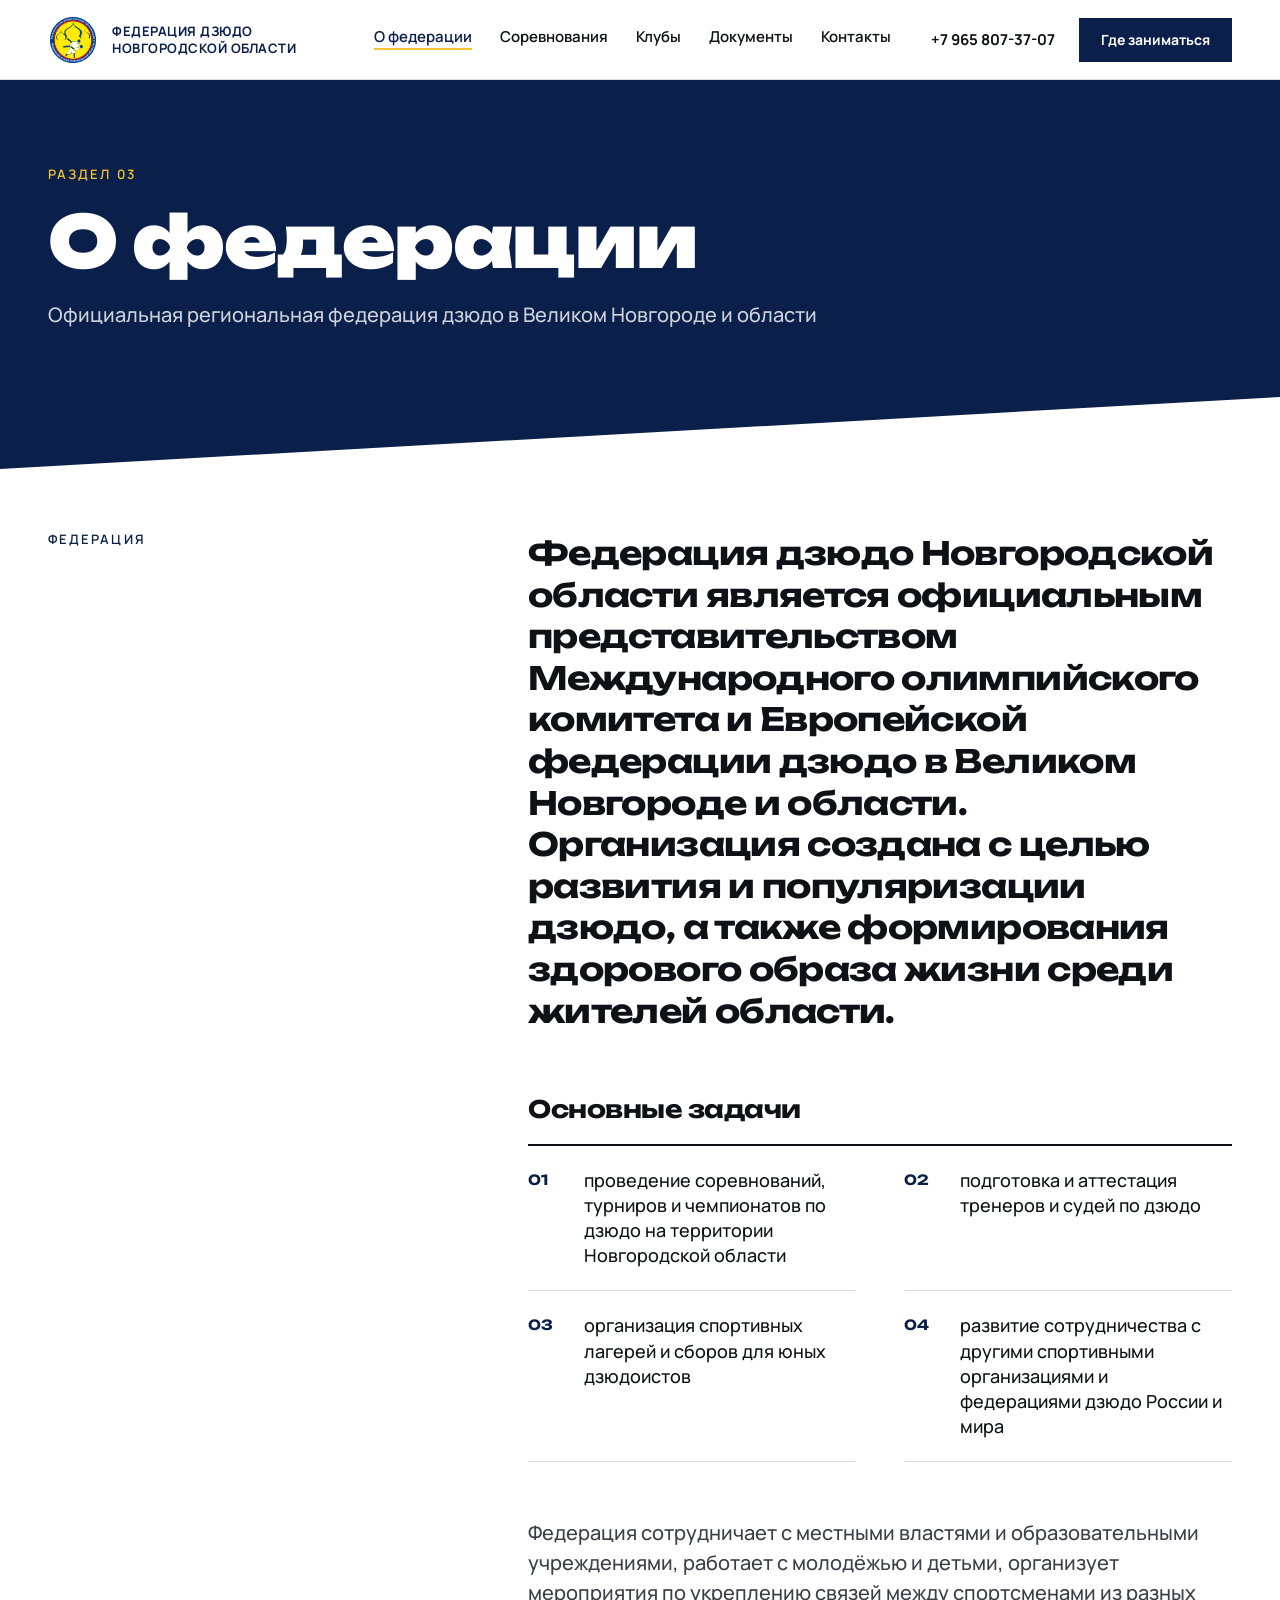
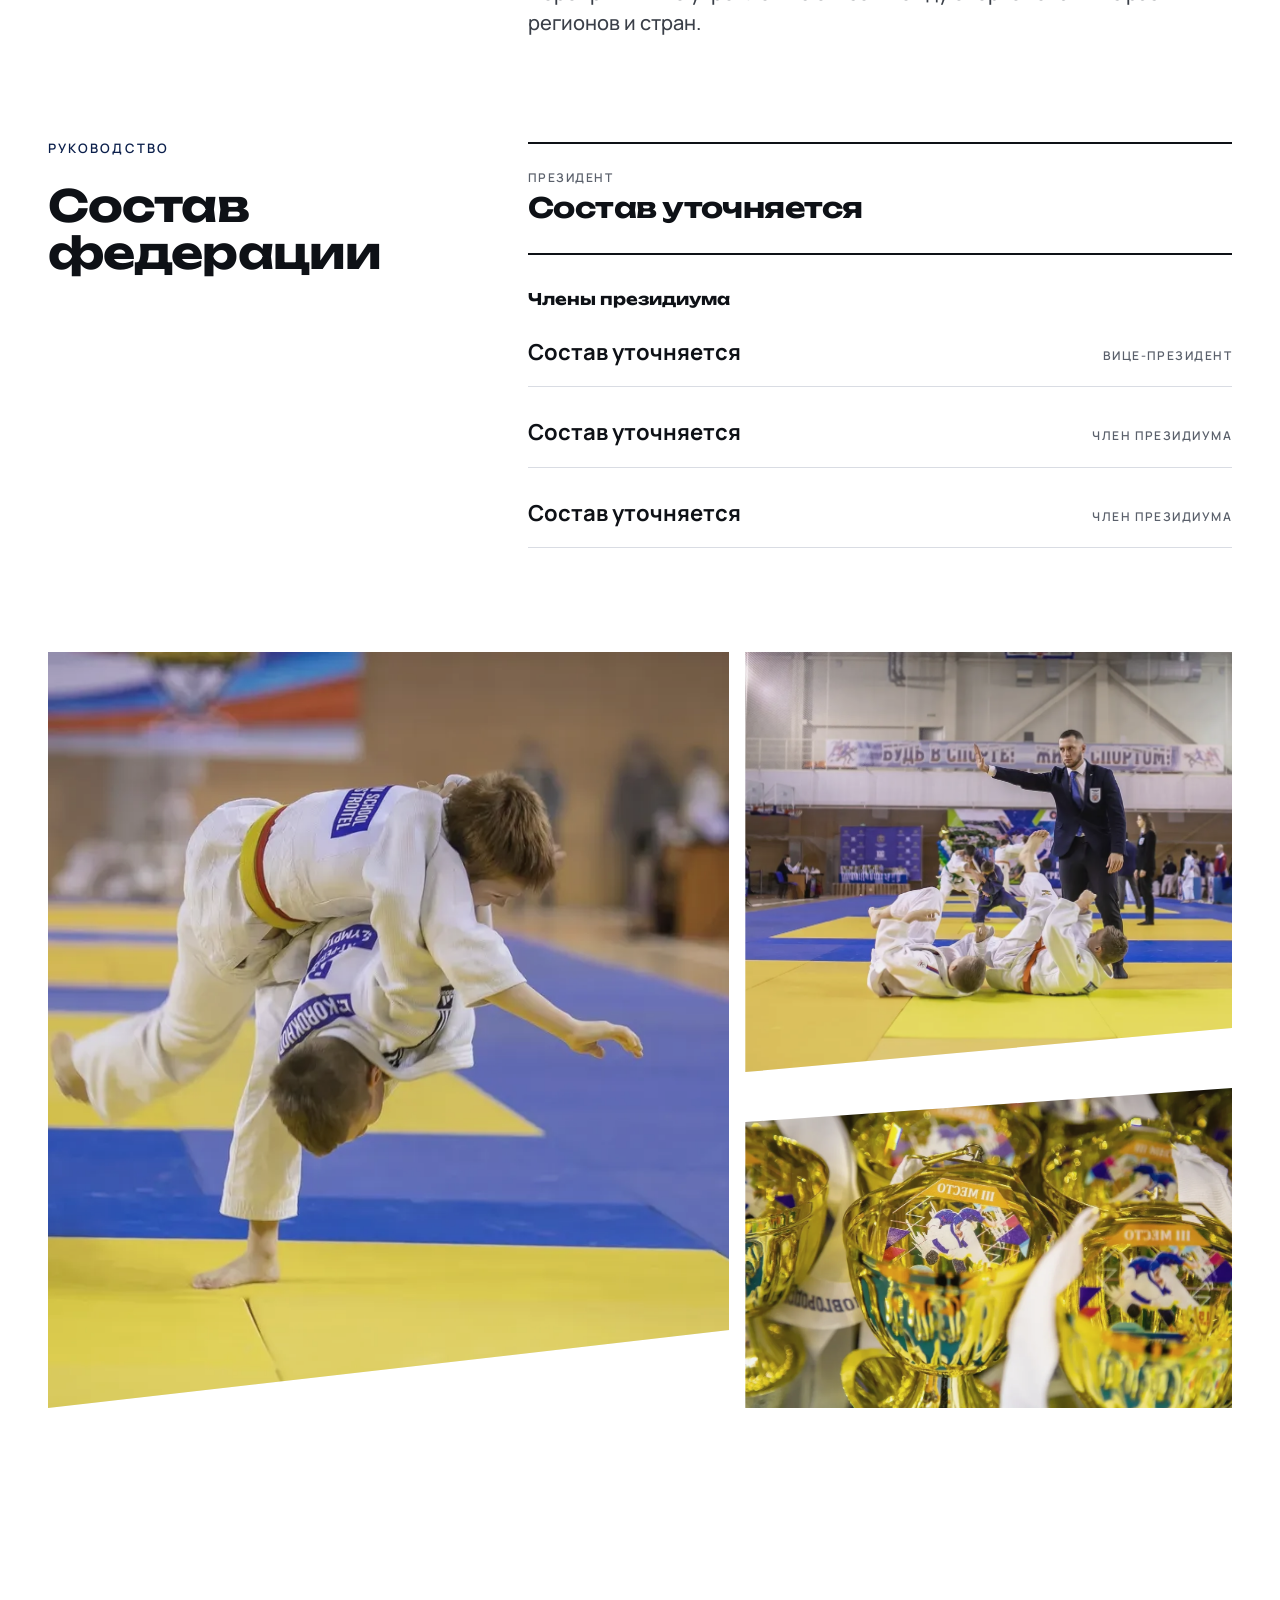
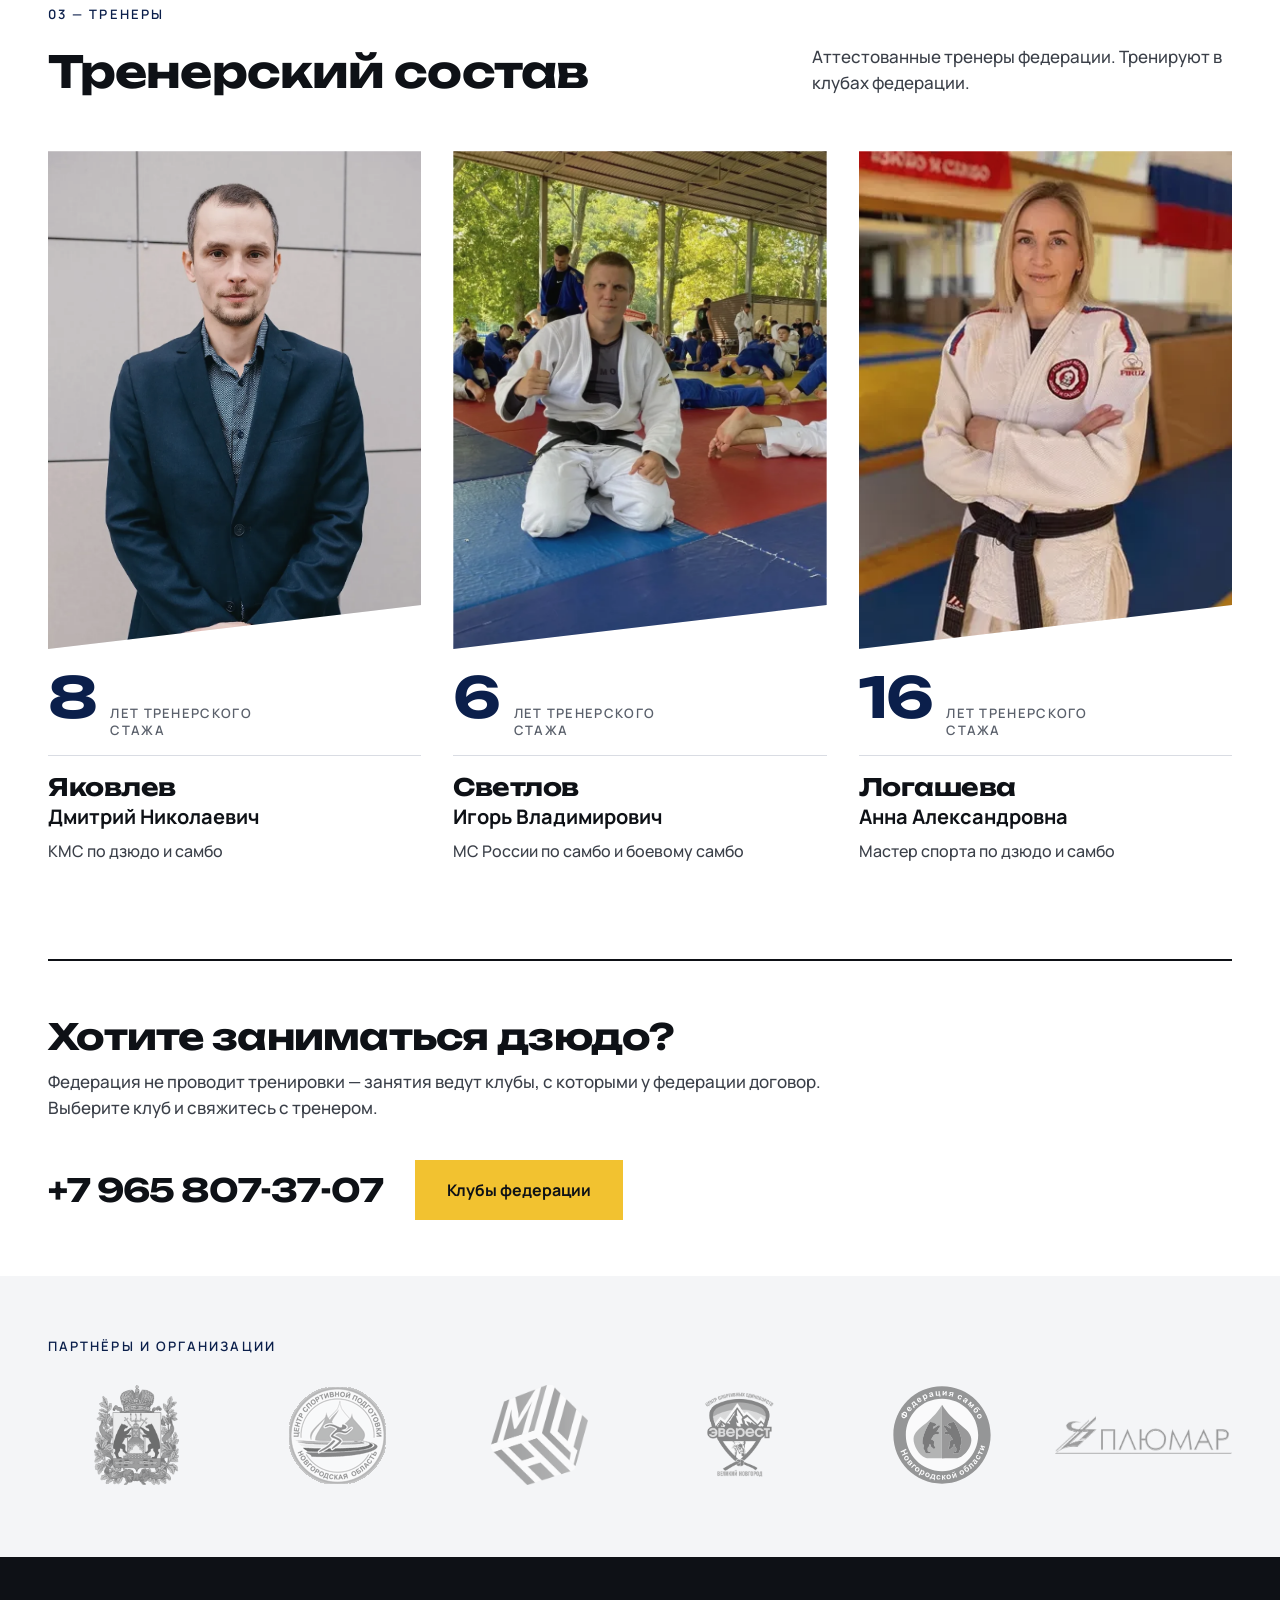
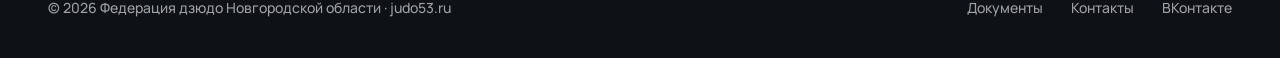
==== commit ca1194cc: "Правки федерации: архив соревнований по годам, руководство, список документов, устав Co-Authored-By:" ====
--- a/about.html
+++ b/about.html
@@ -16,7 +16,7 @@
     <img src="images/logo.svg" alt="Герб федерации дзюдо Новгородской области">
     <span>Федерация дзюдо<br>Новгородской области</span>
   </a>
-  <nav class="nav"><a href="about.html" class="active">О федерации</a><a href="events.html">Календарь</a><a href="index.html#clubs">Клубы</a><a href="results.html">Результаты</a><a href="documents.html">Документы</a><a href="contacts.html">Контакты</a></nav>
+  <nav class="nav"><a href="about.html" class="active">О федерации</a><a href="events.html">Соревнования</a><a href="index.html#clubs">Клубы</a><a href="documents.html">Документы</a><a href="contacts.html">Контакты</a></nav>
   <div class="top-right">
     <a class="tel" href="tel:+79658073707">+7 965 807-37-07</a>
     <a class="btn btn-blue" href="index.html#clubs">Где заниматься</a>
@@ -24,9 +24,9 @@
     <button class="burger" aria-label="Меню" onclick="document.getElementById('mnav').classList.toggle('open')"><span></span><span></span><span></span></button>
   </div>
 </header>
-<nav class="mnav" id="mnav" onclick="this.classList.remove('open')"><a href="about.html" class="active">О федерации</a><a href="events.html">Календарь</a><a href="index.html#clubs">Клубы</a><a href="results.html">Результаты</a><a href="documents.html">Документы</a><a href="contacts.html">Контакты</a></nav>
+<nav class="mnav" id="mnav" onclick="this.classList.remove('open')"><a href="about.html" class="active">О федерации</a><a href="events.html">Соревнования</a><a href="index.html#clubs">Клубы</a><a href="documents.html">Документы</a><a href="contacts.html">Контакты</a></nav>
 <section class="phero">
-  <div class="eyebrow light">Раздел 05</div>
+  <div class="eyebrow light">Раздел 03</div>
   <h1>О федерации</h1>
   <p>Официальная региональная федерация дзюдо в Великом Новгороде и области</p>
 </section>
@@ -37,6 +37,16 @@
     <h3 style="margin-top:64px">Основные задачи</h3>
     <div class="tasks"><div><span>01</span><span>проведение соревнований, турниров и чемпионатов по дзюдо на территории Новгородской области</span></div><div><span>02</span><span>подготовка и аттестация тренеров и судей по дзюдо</span></div><div><span>03</span><span>организация спортивных лагерей и сборов для юных дзюдоистов</span></div><div><span>04</span><span>развитие сотрудничества с другими спортивными организациями и федерациями дзюдо России и мира</span></div></div>
     <p class="about-p">Федерация сотрудничает с местными властями и образовательными учреждениями, работает с молодёжью и детьми, организует мероприятия по укреплению связей между спортсменами из разных регионов и стран.</p>
+  </div>
+</section>
+<section id="leadership" class="sec two" style="padding-top:0;align-items:start">
+  <div><div class="eyebrow">Руководство</div><h2>Состав федерации</h2></div>
+  <div class="lead-list">
+    <div class="lead-card head"><div class="role">Президент</div><div class="name">Состав уточняется</div></div>
+    <div class="lead-h">Члены президиума</div>
+    <div class="lead-card"><div class="name">Состав уточняется</div><div class="role">Вице-президент</div></div>
+    <div class="lead-card"><div class="name">Состав уточняется</div><div class="role">Член президиума</div></div>
+    <div class="lead-card"><div class="name">Состав уточняется</div><div class="role">Член президиума</div></div>
   </div>
 </section>
 <section class="about-photos">
--- a/assets/site.css
+++ b/assets/site.css
@@ -408,3 +408,46 @@
 .map-link img{position:absolute;inset:0;width:100%;height:100%;object-fit:cover;filter:saturate(.6) brightness(.55)}
 .map-link span{position:relative;padding:28px;font-size:16px;line-height:1.5}
 .map-link b{display:block;margin-top:6px;font:700 14px/1 Manrope,sans-serif;letter-spacing:.06em;text-transform:uppercase;color:var(--gold)}
+/* ───── архив соревнований ───── */
+.ytabs{display:flex;gap:8px;flex-wrap:wrap;margin-bottom:8px}
+.ytab{font:700 22px/1 Unbounded,sans-serif;letter-spacing:-.02em;padding:14px 22px;border:2px solid var(--ink);background:transparent;color:var(--ink);cursor:pointer}
+.ytab.on{background:var(--blue);border-color:var(--blue);color:#fff}
+.ytab:hover:not(.on){background:var(--soft)}
+.ypanel{display:none}
+.ypanel.on{display:block}
+.mon{font:600 12px/1 Manrope,sans-serif;letter-spacing:.16em;text-transform:uppercase;color:var(--muted);padding:40px 0 14px;border-bottom:2px solid var(--ink)}
+.arow{display:grid;grid-template-columns:220px 1fr 180px;gap:28px;align-items:start;padding:28px 0;border-bottom:1px solid var(--line)}
+.arow.past{opacity:.6}
+.arow .d{font:700 44px/1 Unbounded,sans-serif;letter-spacing:-.03em;color:var(--blue);white-space:nowrap}
+.arow .d small{font:500 16px/1 Manrope,sans-serif;color:var(--muted);margin-left:10px}
+.arow .t{font:700 22px/1.3 Manrope,sans-serif}
+.arow .place{margin-top:6px;font-size:15px;color:var(--muted)}
+.arow .place em{font-style:normal;color:var(--blue);font-weight:600;letter-spacing:.04em;text-transform:uppercase;font-size:12px}
+.mats{display:flex;gap:10px;flex-wrap:wrap;margin-top:16px}
+.mat{display:inline-flex;align-items:center;gap:8px;height:40px;padding:0 16px;border:2px solid var(--blue);color:var(--blue);font:700 13px/1 Manrope,sans-serif;letter-spacing:.04em;text-transform:uppercase}
+.mat span{font-size:11px;opacity:.7}
+.mat:hover{background:var(--blue);color:#fff}
+.mat.none{border-color:var(--line);color:var(--muted);text-transform:none;letter-spacing:0;font-weight:500}
+.thumb{display:block;aspect-ratio:4/3;overflow:hidden;clip-path:polygon(0 0,100% 0,100% calc(100% - 16px),0 100%)}
+.thumb img{width:100%;height:100%;object-fit:cover;filter:saturate(.85)}
+/* руководство */
+.lead-list{display:grid;gap:12px}
+.lead-card{display:flex;justify-content:space-between;align-items:baseline;gap:20px;padding:20px 0;border-bottom:1px solid var(--line)}
+.lead-card.head{border-top:2px solid var(--ink);border-bottom:2px solid var(--ink);padding:28px 0;flex-direction:column;align-items:flex-start;gap:8px}
+.lead-card .name{font:700 22px/1.25 Manrope,sans-serif}
+.lead-card.head .name{font:700 28px/1.15 Unbounded,sans-serif;letter-spacing:-.02em}
+.lead-card .role{font:600 12px/1 Manrope,sans-serif;letter-spacing:.12em;text-transform:uppercase;color:var(--muted);white-space:nowrap}
+.lead-h{margin-top:24px;font:700 16px/1 Unbounded,sans-serif}
+.btn-out.soon{border-color:var(--line);color:var(--muted);cursor:default}
+@media(max-width:1100px){.arow{grid-template-columns:160px 1fr}.thumb{grid-column:2;max-width:260px}}
+@media(max-width:640px){
+  .ytab{font-size:16px;padding:10px 14px}
+  .mon{padding-top:28px}
+  .arow{grid-template-columns:1fr;gap:10px;padding:20px 0}
+  .arow .d{font-size:30px}.arow .d small{font-size:14px;margin-left:8px}
+  .arow .t{font-size:17px}
+  .thumb{grid-column:1;max-width:100%}
+  .mat{height:36px;padding:0 12px;font-size:12px}
+  .lead-card{flex-direction:column;align-items:flex-start;gap:6px}
+  .lead-card .name{font-size:18px}.lead-card.head .name{font-size:22px}
+}
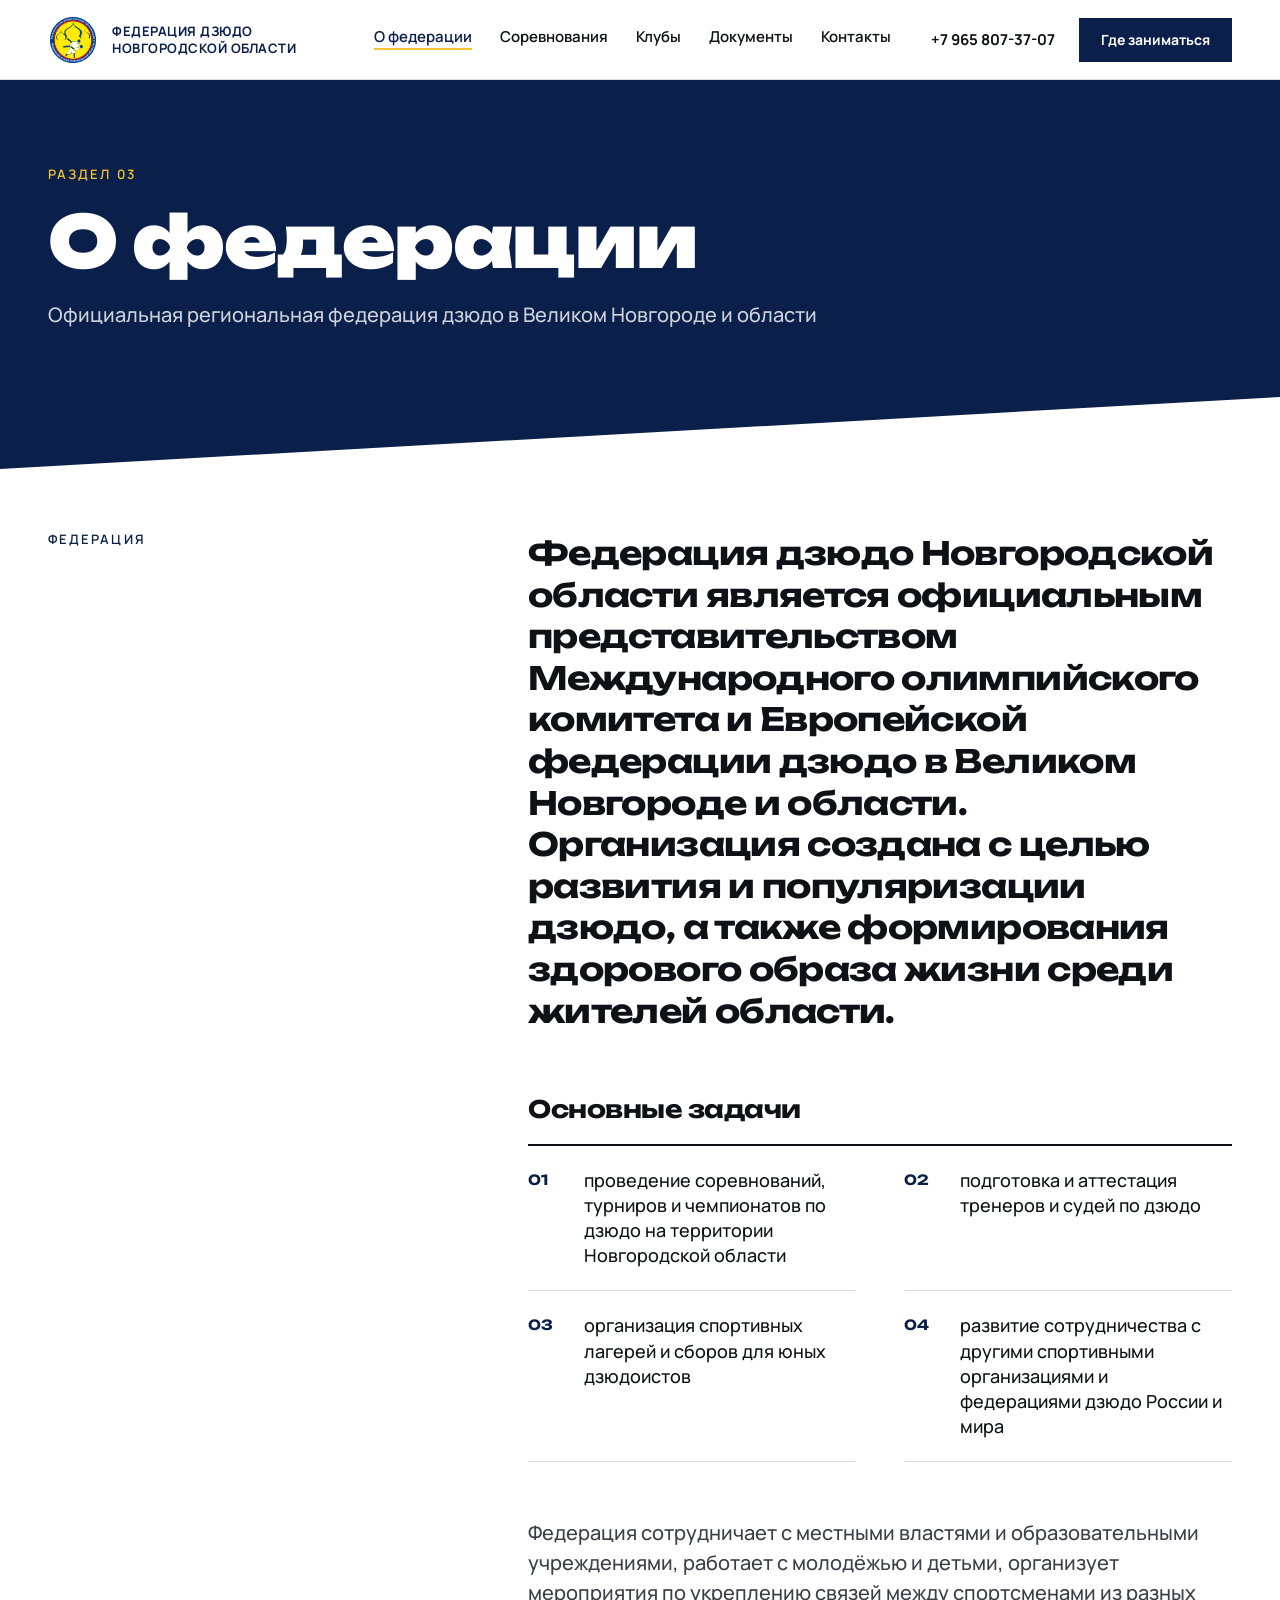
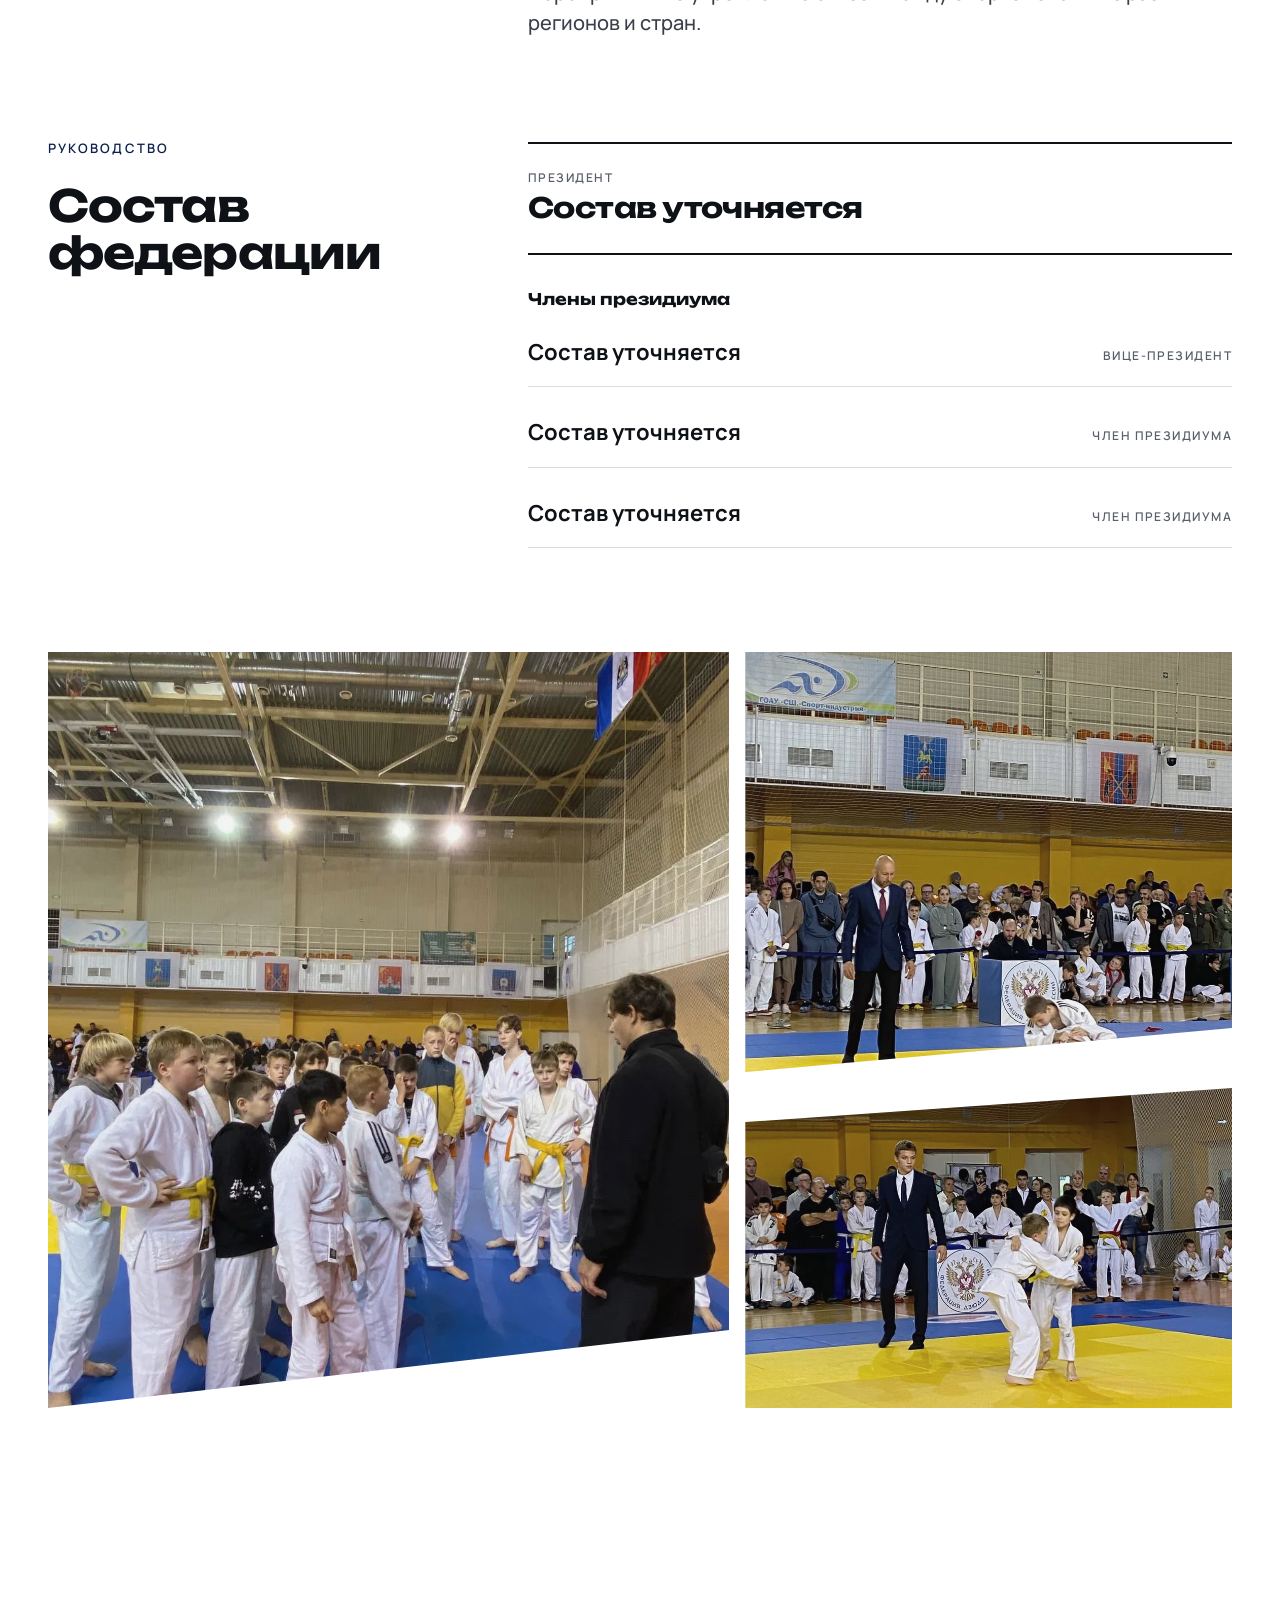
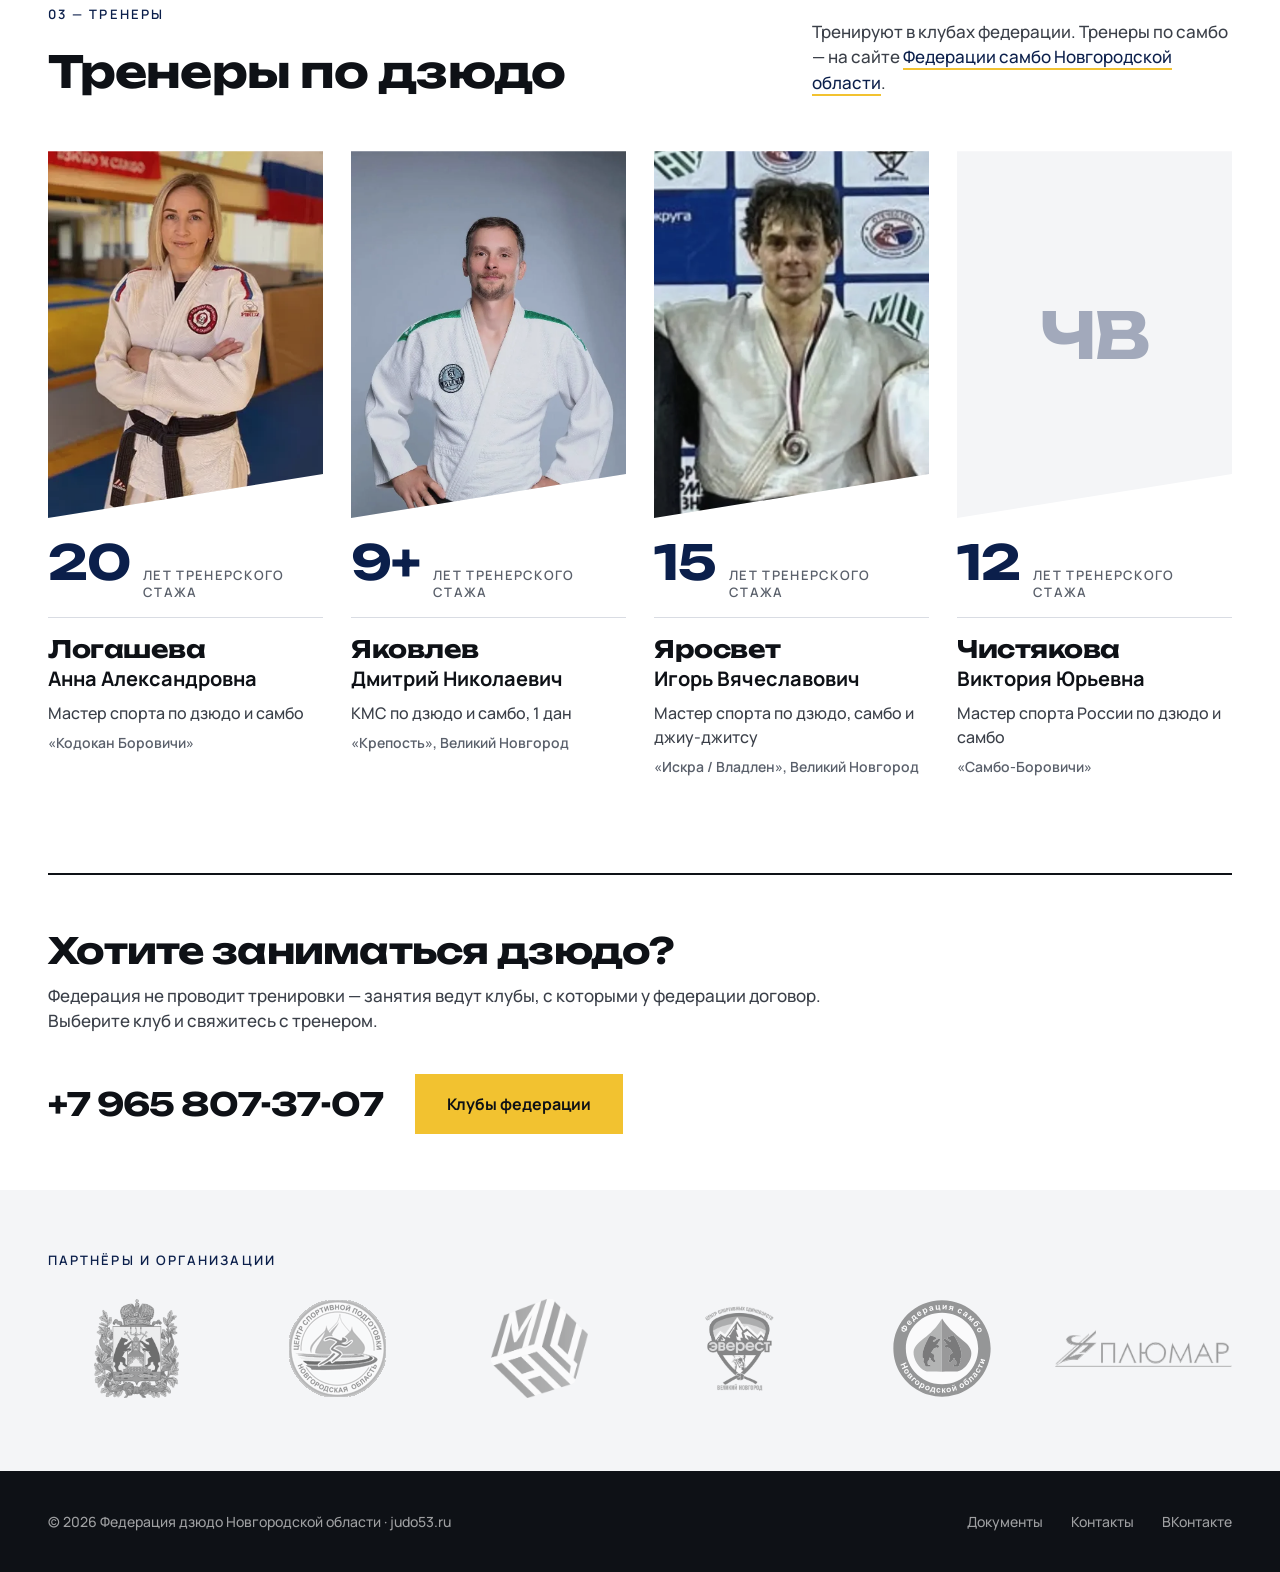
==== commit 231f1911: "Тренеры по дзюдо и клубы по данным федерации, фото «Битвы на Волхове» Четыре тренера с дзюдо (Логаше" ====
--- a/about.html
+++ b/about.html
@@ -50,27 +50,31 @@
   </div>
 </section>
 <section class="about-photos">
-  <div class="photo"><img src="images/judo-velikiy-novgorod-2.webp" alt="Тренировка в зале"></div>
-  <div class="photo"><img src="images/judo-velikiy-novgorod-4.webp" alt="Судейская коллегия"></div>
-  <div class="photo"><img src="images/judo-velikiy-novgorod-6.webp" alt="Сборы"></div>
+  <div class="photo"><img src="images/bitva-na-volkhove-3.webp" alt="Участники турнира «Битва на Волхове»"></div>
+  <div class="photo"><img src="images/bitva-na-volkhove-7.webp" alt="Схватка на татами"></div>
+  <div class="photo"><img src="images/bitva-na-volkhove-1.webp" alt="Бросок на татами"></div>
 </section>
 <section id="coaches">
   <div class="coaches-head">
-    <div><div class="eyebrow">03 — Тренеры</div><h2>Тренерский состав</h2></div>
-    <p>Аттестованные тренеры федерации. Тренируют в клубах федерации.</p>
+    <div><div class="eyebrow">03 — Тренеры</div><h2>Тренеры по дзюдо</h2></div>
+    <p>Тренируют в клубах федерации. Тренеры по самбо — на сайте <a href="https://sambo53.ru" target="_blank" rel="noopener">Федерации самбо Новгородской области</a>.</p>
   </div>
   <div class="coaches"><div class="coach">
+      <div class="photo"><img src="images/trener-logashova-anna-aleksandrovna.webp" alt="Логашева Анна Александровна"></div>
+      <div class="exp"><b>20</b><span>лет тренерского<br>стажа</span></div>
+      <div><h3>Логашева</h3><div class="fn">Анна Александровна</div><div class="rank">Мастер спорта по дзюдо и самбо</div><div class="cclub">«Кодокан Боровичи»</div></div>
+    </div><div class="coach">
       <div class="photo"><img src="images/trener-yakovlev-dmitrii-nikolaevich.webp" alt="Яковлев Дмитрий Николаевич"></div>
-      <div class="exp"><b>8</b><span>лет тренерского<br>стажа</span></div>
-      <div><h3>Яковлев</h3><div class="fn">Дмитрий Николаевич</div><div class="rank">КМС по дзюдо и самбо</div></div>
+      <div class="exp"><b>9+</b><span>лет тренерского<br>стажа</span></div>
+      <div><h3>Яковлев</h3><div class="fn">Дмитрий Николаевич</div><div class="rank">КМС по дзюдо и самбо, 1 дан</div><div class="cclub">«Крепость», Великий Новгород</div></div>
     </div><div class="coach">
-      <div class="photo"><img src="images/trener-svetlov-igor-vladimirovich.webp" alt="Светлов Игорь Владимирович"></div>
-      <div class="exp"><b>6</b><span>лет тренерского<br>стажа</span></div>
-      <div><h3>Светлов</h3><div class="fn">Игорь Владимирович</div><div class="rank">МС России по самбо и боевому самбо</div></div>
+      <div class="photo"><img src="images/trener-yarosvet-igor-vyacheslavovich.webp" alt="Яросвет Игорь Вячеславович"></div>
+      <div class="exp"><b>15</b><span>лет тренерского<br>стажа</span></div>
+      <div><h3>Яросвет</h3><div class="fn">Игорь Вячеславович</div><div class="rank">Мастер спорта по дзюдо, самбо и джиу-джитсу</div><div class="cclub">«Искра / Владлен», Великий Новгород</div></div>
     </div><div class="coach">
-      <div class="photo"><img src="images/trener-logashova-anna-aleksandrovna.webp" alt="Логашева Анна Александровна"></div>
-      <div class="exp"><b>16</b><span>лет тренерского<br>стажа</span></div>
-      <div><h3>Логашева</h3><div class="fn">Анна Александровна</div><div class="rank">Мастер спорта по дзюдо и самбо</div></div>
+      <div class="photo nophoto" aria-label="Чистякова Виктория Юрьевна"><span>ЧВ</span></div>
+      <div class="exp"><b>12</b><span>лет тренерского<br>стажа</span></div>
+      <div><h3>Чистякова</h3><div class="fn">Виктория Юрьевна</div><div class="rank">Мастер спорта России по дзюдо и самбо</div><div class="cclub">«Самбо-Боровичи»</div></div>
     </div></div>
 </section>
 <section class="cta-strip">
--- a/assets/site.css
+++ b/assets/site.css
@@ -103,23 +103,29 @@
 .clubs{display:grid;gap:24px}
 .club{border-top:2px solid var(--ink);padding-top:24px}
 .club h3{font-size:28px}
-.club p{margin:14px 0 0;font-size:17px;color:var(--text);max-width:560px}
+.club-addr{margin-top:10px;font:600 15px/1.4 Manrope,sans-serif;color:var(--muted)}
+.club p{margin:12px 0 0;font-size:17px;color:var(--text);max-width:560px}
 .club-links{display:flex;align-items:center;gap:28px;margin-top:24px;flex-wrap:wrap}
 .club-links .tel{font:700 22px/1 Unbounded,sans-serif;letter-spacing:-.02em}
+.club-links .link{font:700 15px/1 Manrope,sans-serif;border-bottom:2px solid var(--gold);padding-bottom:3px}
 .doc-row .sub{margin-top:6px;font:500 15px/1.4 Manrope,sans-serif;color:var(--muted)}
 /* тренеры */
 #coaches{padding:104px var(--pad) 96px}
 .coaches-head{display:flex;align-items:flex-end;justify-content:space-between;gap:40px;margin-bottom:56px;flex-wrap:wrap}
 .coaches-head p{margin:0;max-width:420px;font-size:17px;color:var(--text)}
-.coaches{display:grid;grid-template-columns:repeat(3,1fr);gap:32px}
+.coaches{display:grid;grid-template-columns:repeat(4,1fr);gap:28px}
+.coaches-head p a{color:var(--blue);border-bottom:2px solid var(--gold)}
 .coach .photo{aspect-ratio:3/4;clip-path:polygon(0 0,100% 0,100% calc(100% - 44px),0 100%)}
 .coach .photo img{object-position:center 15%}
+.coach .photo.nophoto{background:var(--soft);display:flex;align-items:center;justify-content:center}
+.coach .photo.nophoto span{font:700 64px/1 Unbounded,sans-serif;color:var(--blue);opacity:.35;letter-spacing:-.04em}
 .coach .exp{display:flex;align-items:baseline;gap:14px;margin-top:20px;padding-bottom:16px;border-bottom:1px solid var(--line)}
-.coach .exp b{font:700 56px/1 Unbounded,sans-serif;letter-spacing:-.03em;color:var(--blue)}
+.coach .exp b{font:700 48px/1 Unbounded,sans-serif;letter-spacing:-.03em;color:var(--blue)}
 .coach .exp span{font:600 13px/1.3 Manrope,sans-serif;letter-spacing:.1em;text-transform:uppercase;color:var(--muted)}
 .coach h3{margin-top:18px}
 .coach .fn{font:700 20px/1.2 Manrope,sans-serif;margin-top:4px}
 .coach .rank{margin-top:10px;font-size:16px;color:var(--text)}
+.coach .cclub{margin-top:8px;font:600 14px/1.4 Manrope,sans-serif;color:var(--muted)}
 
 /* результаты */
 #results{background:var(--soft);padding:96px var(--pad)}
@@ -451,3 +457,11 @@
   .lead-card{flex-direction:column;align-items:flex-start;gap:6px}
   .lead-card .name{font-size:18px}.lead-card.head .name{font-size:22px}
 }
+/* реквизиты */
+.req{margin-top:48px;border-top:2px solid var(--ink);padding-top:24px}
+.req h3{font-size:20px}
+.req-grid{display:grid;grid-template-columns:1fr 1fr;gap:18px 40px;margin-top:20px}
+.req-grid div{display:flex;flex-direction:column;gap:4px}
+.req-grid span{font:600 11px/1 Manrope,sans-serif;letter-spacing:.12em;text-transform:uppercase;color:var(--muted)}
+.req-grid b{font:600 16px/1.4 Manrope,sans-serif;font-variant-numeric:tabular-nums;word-break:break-word}
+@media(max-width:640px){.req-grid{grid-template-columns:1fr;gap:14px}}
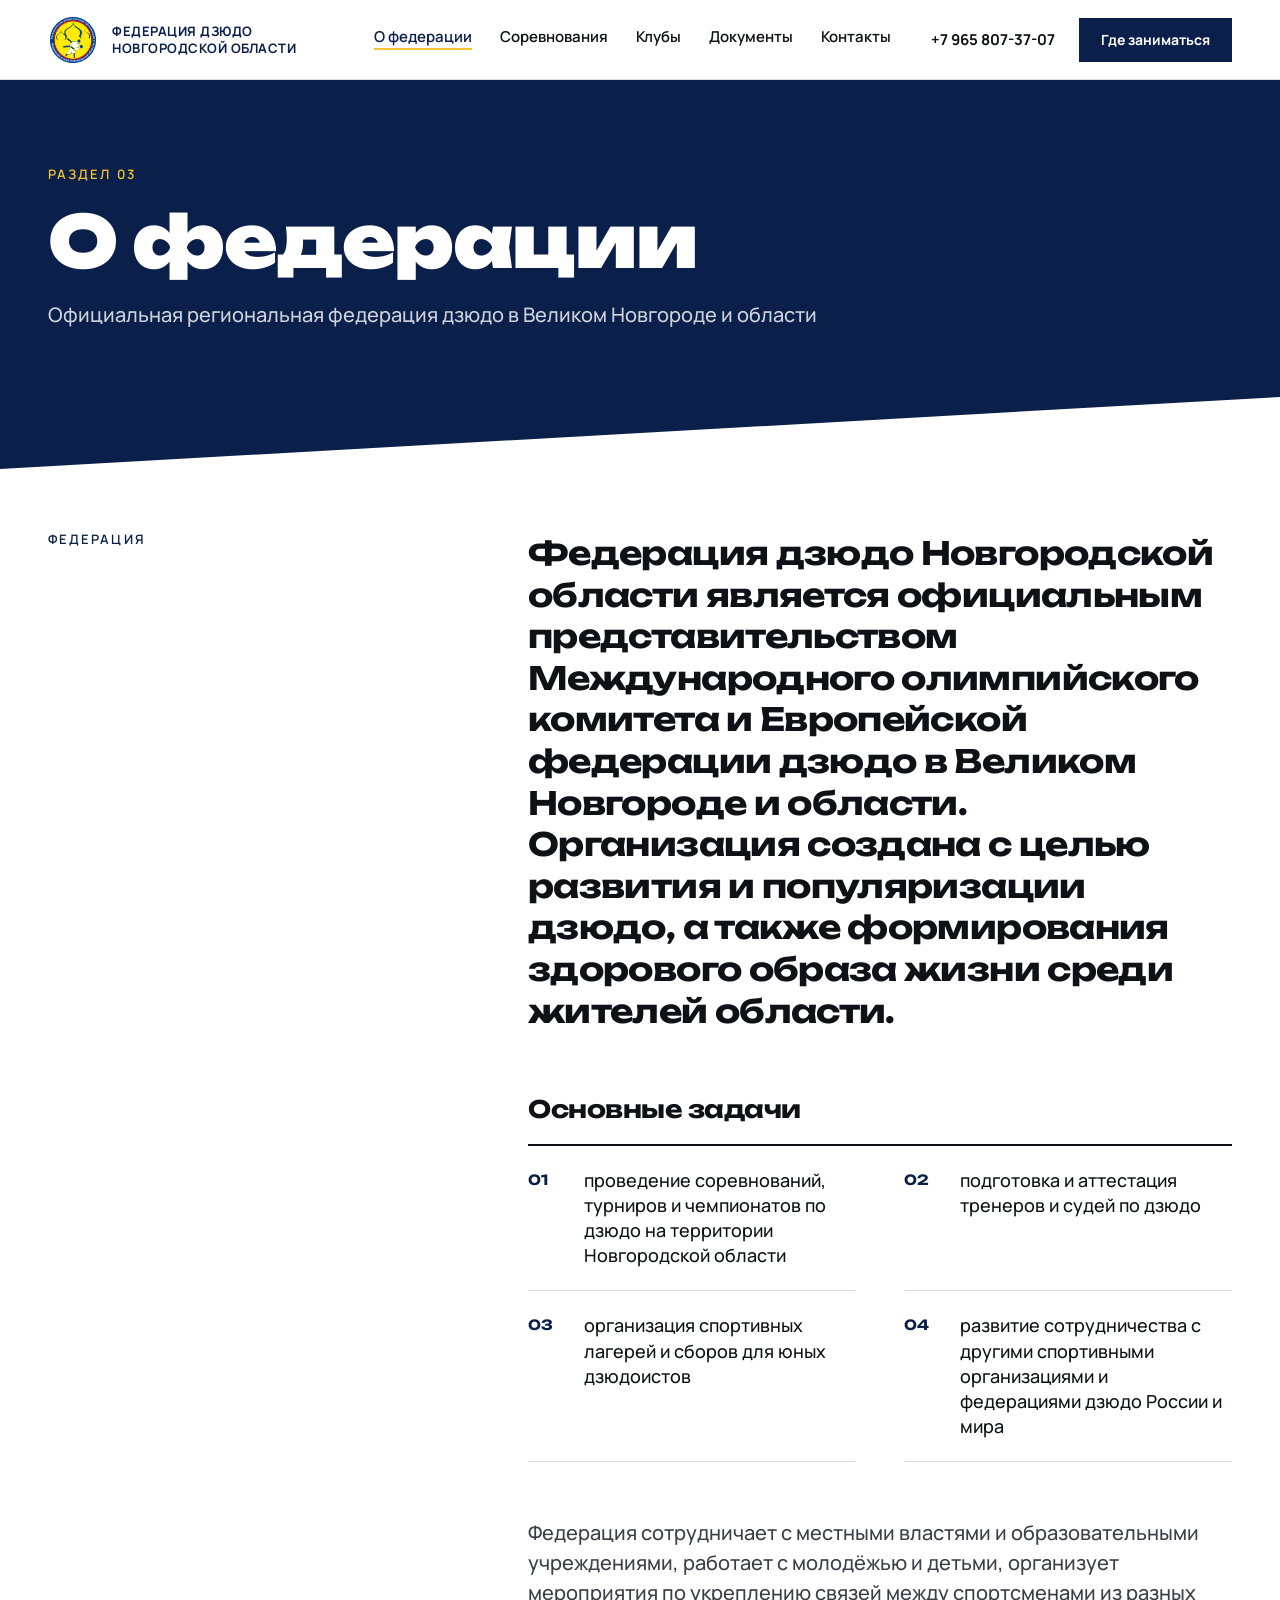
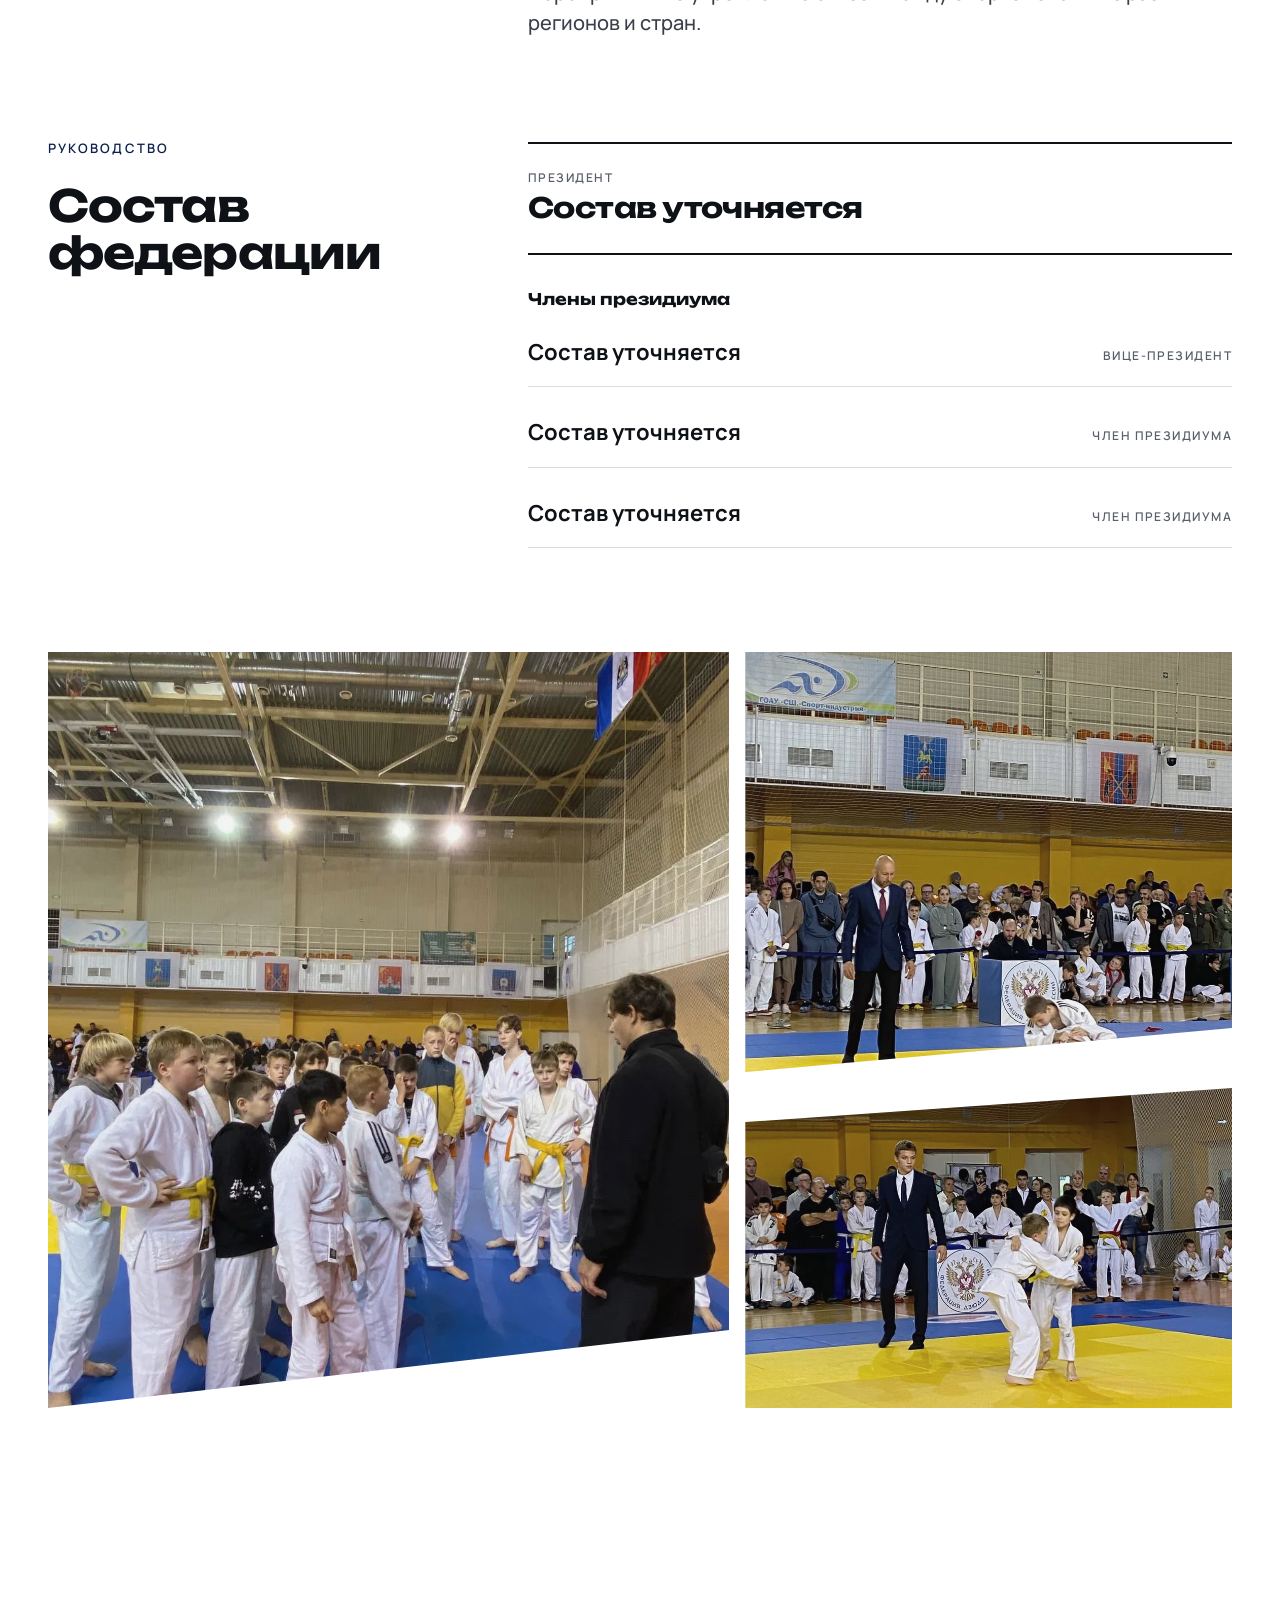
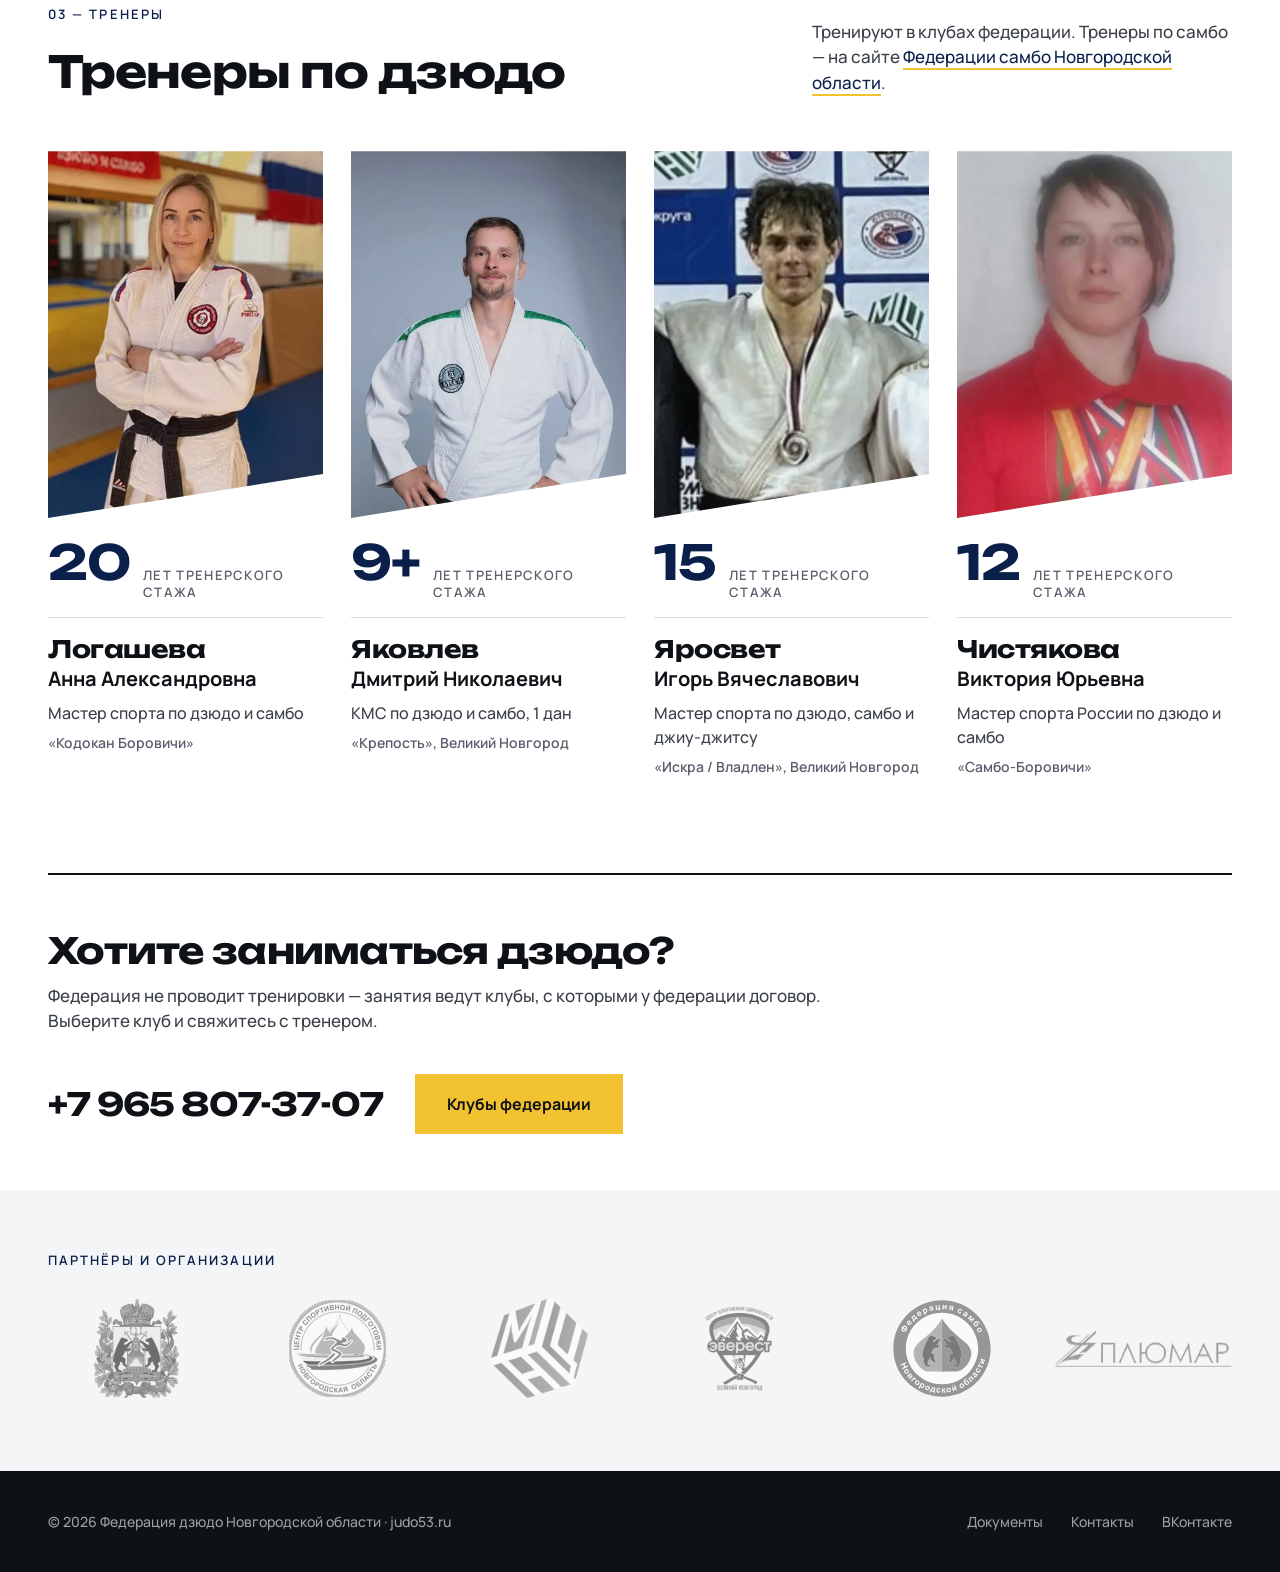
==== commit bbff9a39: "«Битва на Волхове» 19.09.2026, апрельские турниры и первенство области: положения и отчёты, портрет " ====
--- a/about.html
+++ b/about.html
@@ -72,7 +72,7 @@
       <div class="exp"><b>15</b><span>лет тренерского<br>стажа</span></div>
       <div><h3>Яросвет</h3><div class="fn">Игорь Вячеславович</div><div class="rank">Мастер спорта по дзюдо, самбо и джиу-джитсу</div><div class="cclub">«Искра / Владлен», Великий Новгород</div></div>
     </div><div class="coach">
-      <div class="photo nophoto" aria-label="Чистякова Виктория Юрьевна"><span>ЧВ</span></div>
+      <div class="photo"><img src="images/trener-chistyakova-viktoriya-yurevna.webp" alt="Чистякова Виктория Юрьевна"></div>
       <div class="exp"><b>12</b><span>лет тренерского<br>стажа</span></div>
       <div><h3>Чистякова</h3><div class="fn">Виктория Юрьевна</div><div class="rank">Мастер спорта России по дзюдо и самбо</div><div class="cclub">«Самбо-Боровичи»</div></div>
     </div></div>
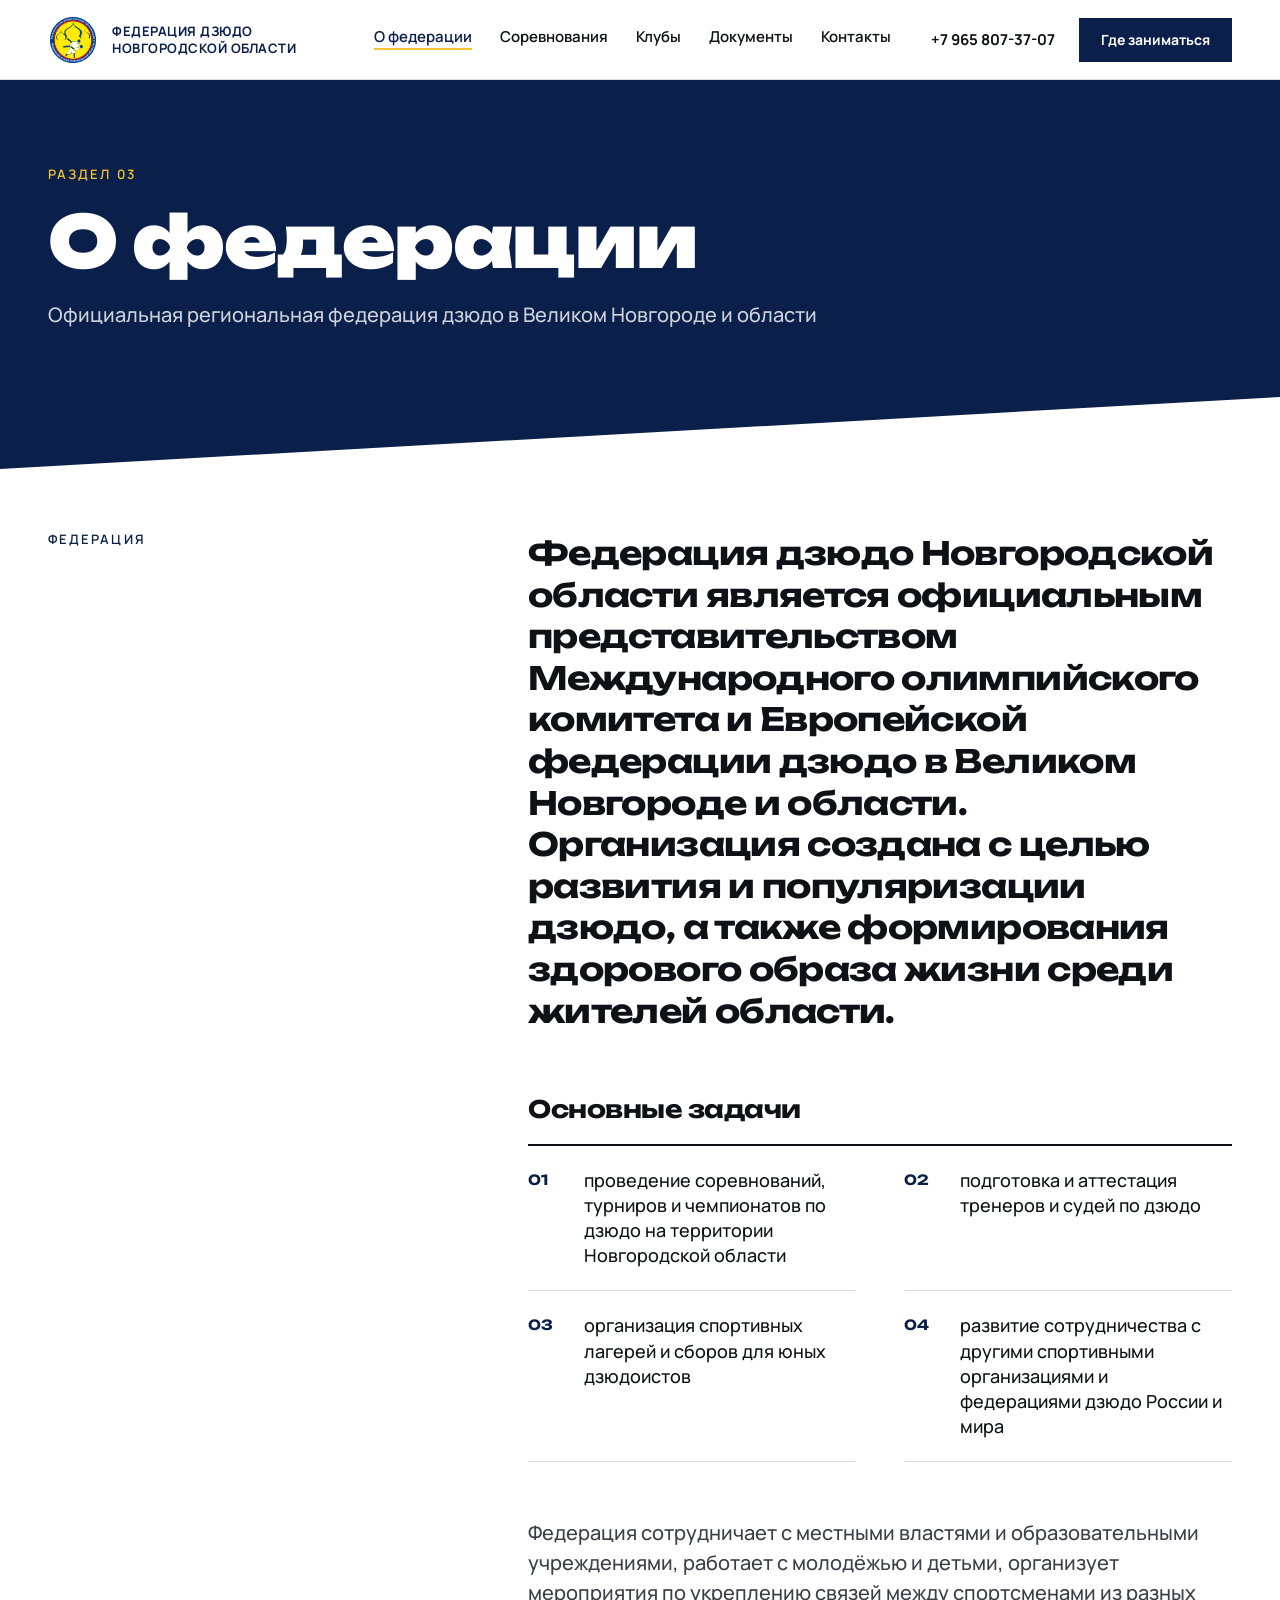
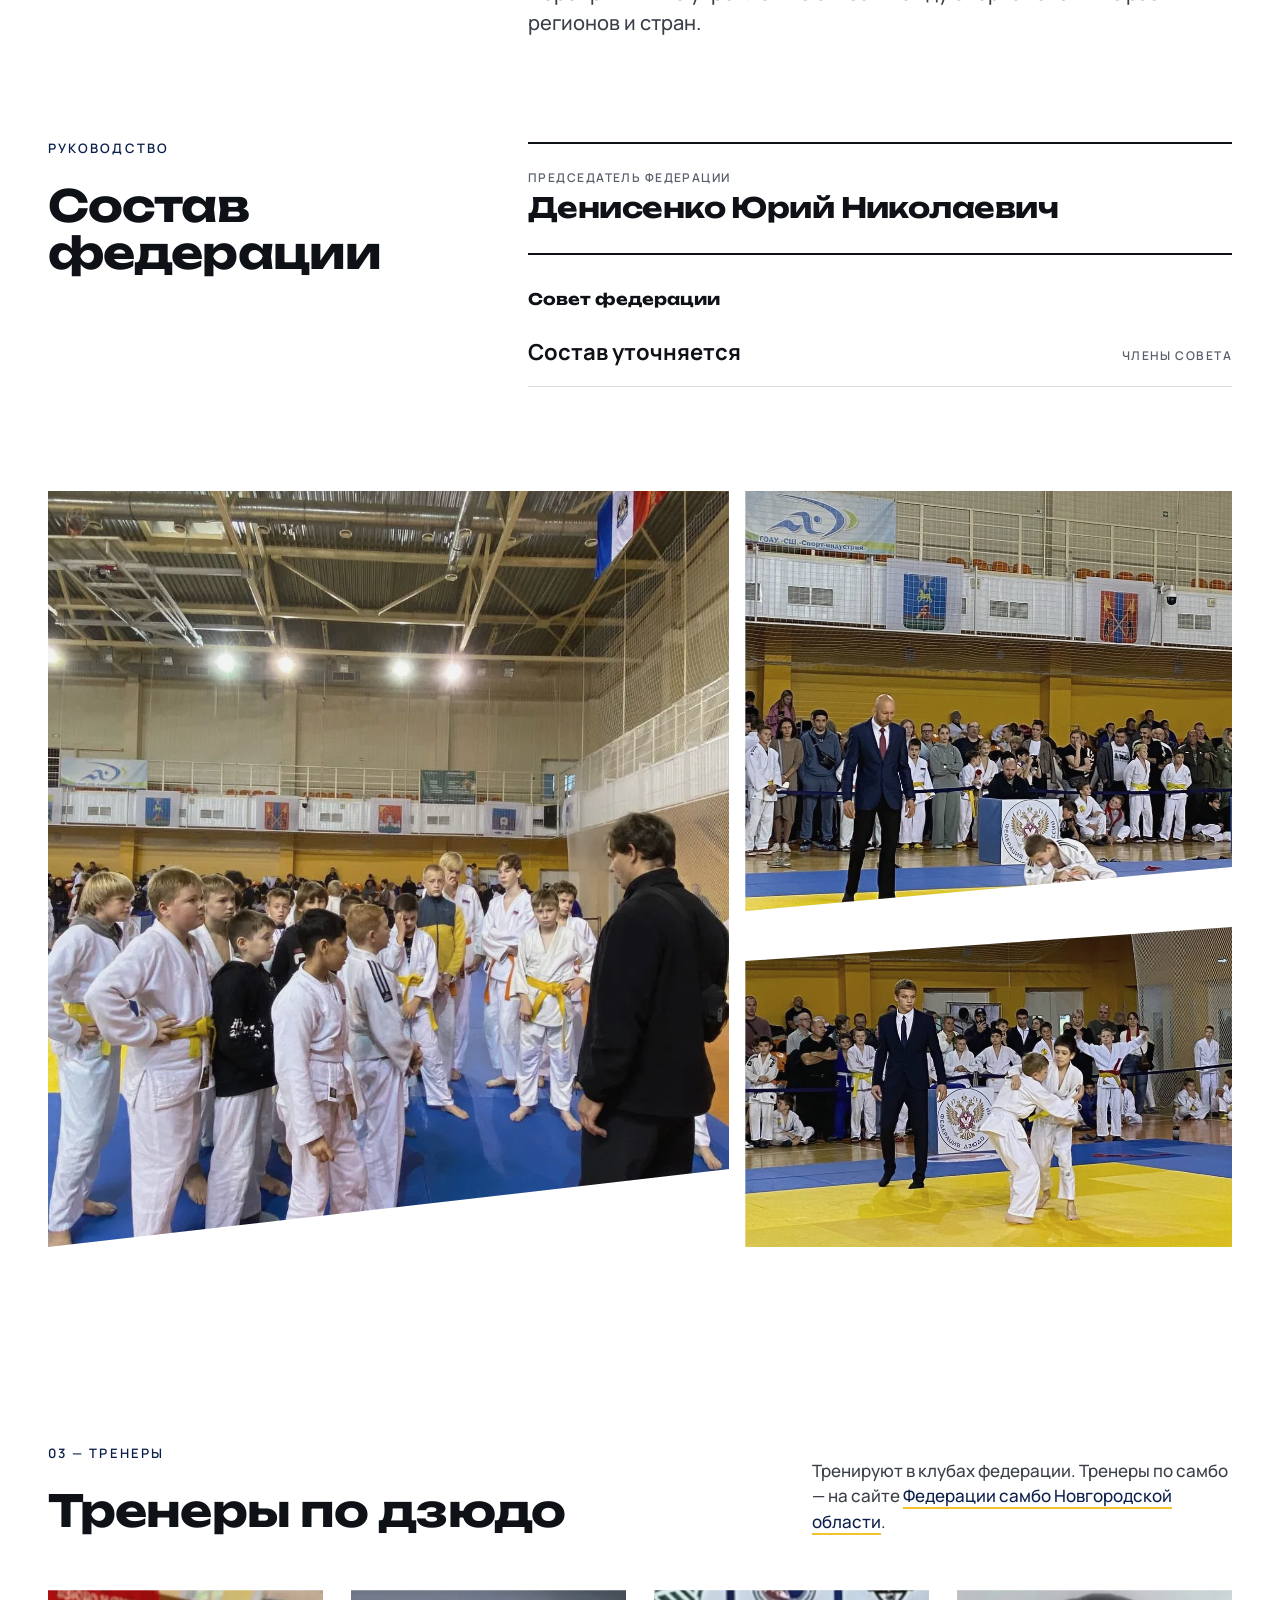
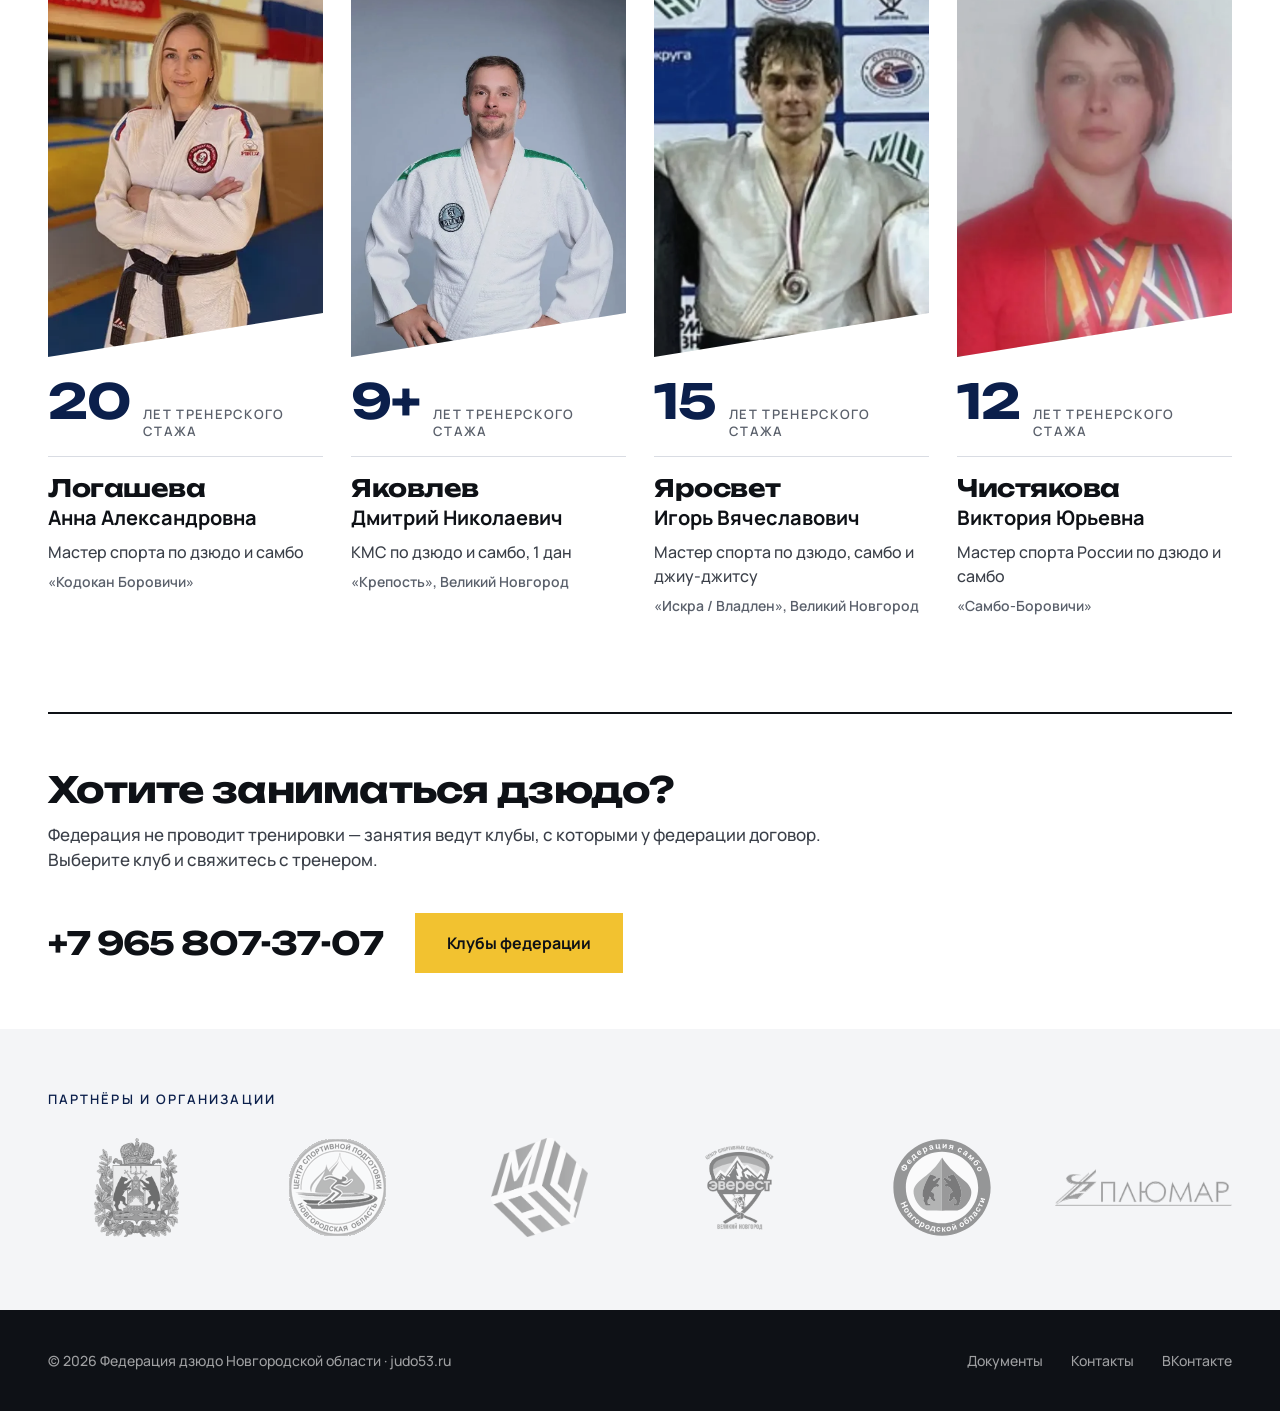
==== commit ddb11dd6: "Руководство: председатель федерации Ю. Н. Денисенко Имя из положений 2026 за его подписью. Состав со" ====
--- a/about.html
+++ b/about.html
@@ -42,11 +42,9 @@
 <section id="leadership" class="sec two" style="padding-top:0;align-items:start">
   <div><div class="eyebrow">Руководство</div><h2>Состав федерации</h2></div>
   <div class="lead-list">
-    <div class="lead-card head"><div class="role">Президент</div><div class="name">Состав уточняется</div></div>
-    <div class="lead-h">Члены президиума</div>
-    <div class="lead-card"><div class="name">Состав уточняется</div><div class="role">Вице-президент</div></div>
-    <div class="lead-card"><div class="name">Состав уточняется</div><div class="role">Член президиума</div></div>
-    <div class="lead-card"><div class="name">Состав уточняется</div><div class="role">Член президиума</div></div>
+    <div class="lead-card head"><div class="role">Председатель федерации</div><div class="name">Денисенко Юрий Николаевич</div></div>
+    <div class="lead-h">Совет федерации</div>
+    <div class="lead-card"><div class="name">Состав уточняется</div><div class="role">Члены совета</div></div>
   </div>
 </section>
 <section class="about-photos">
